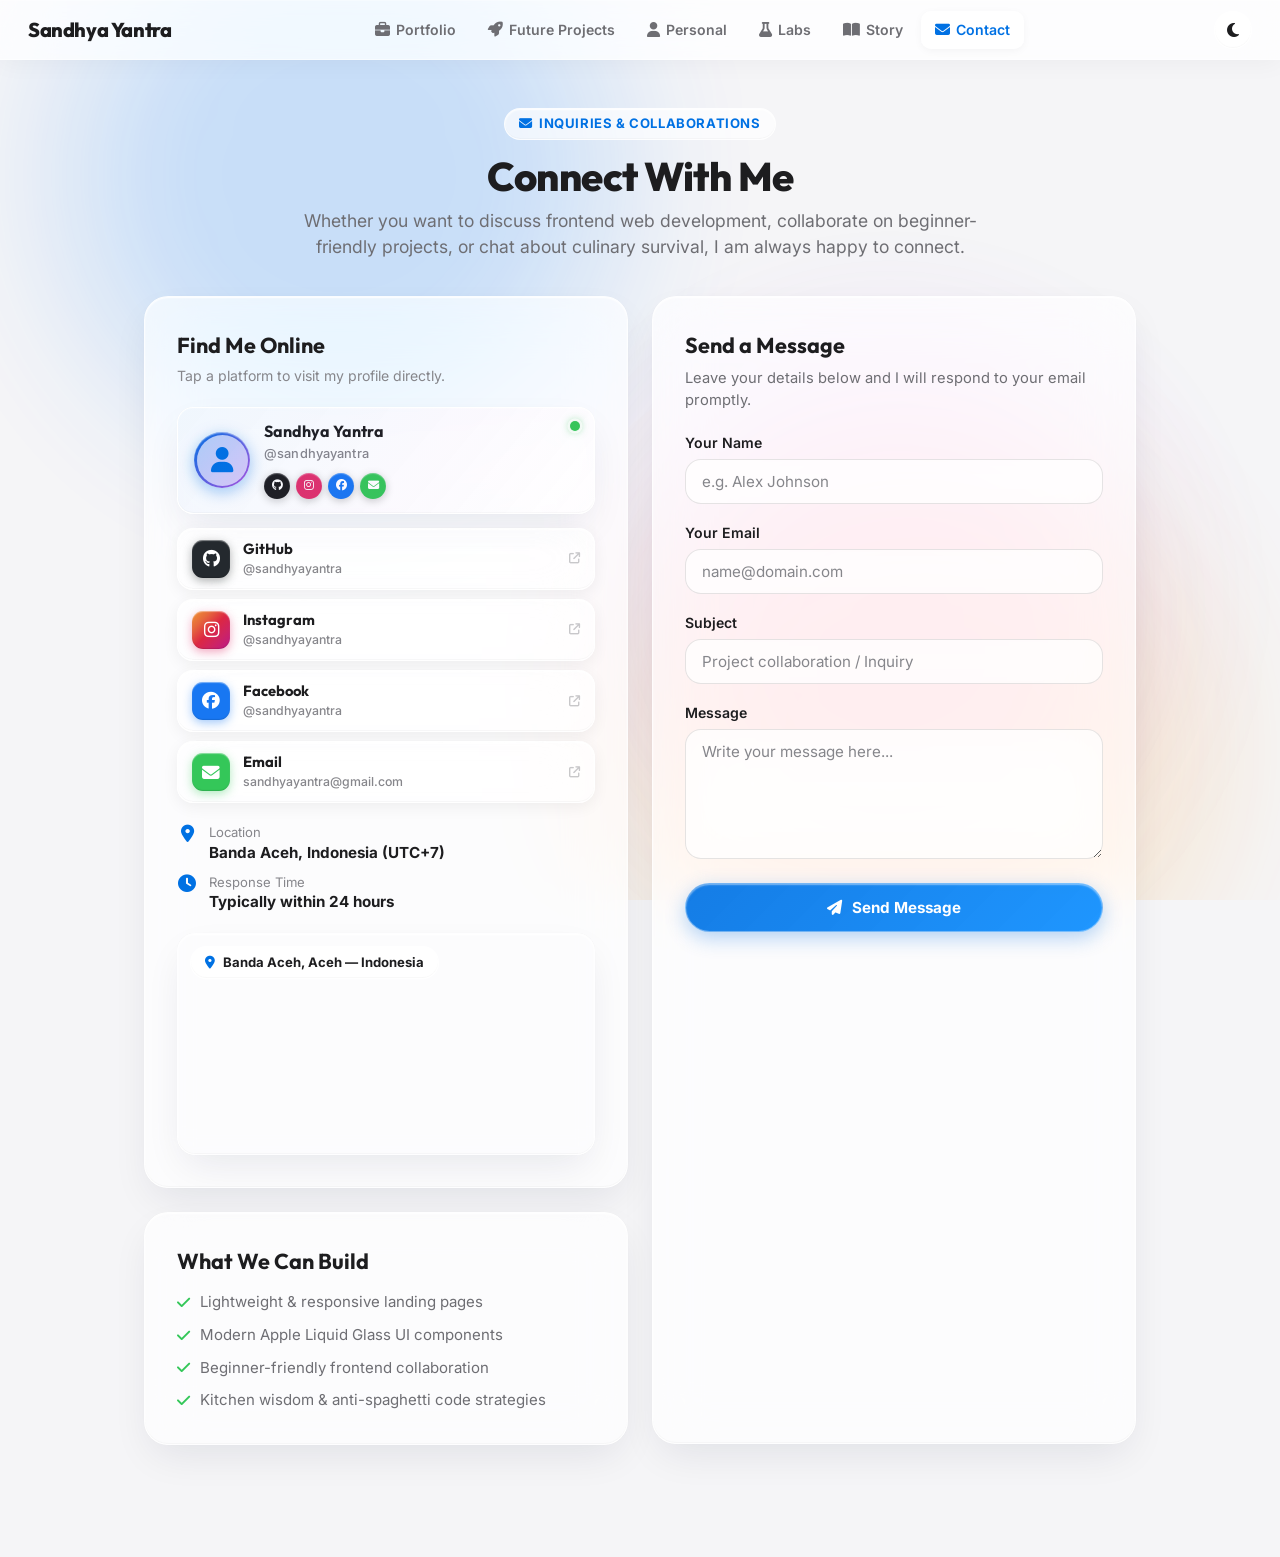
==== contact.html @ d17417ad "feat: implement comprehensive Apple-inspired glassmorphism design system and CSS styling" ====
<!DOCTYPE html>
<html lang="id">
<head>
  <meta charset="UTF-8">
  <meta name="viewport" content="width=device-width, initial-scale=1.0">
  <title>Contact & Connect | Sandhya Yantra</title>
  <meta name="description" content="Get in touch with Sandhya Yantra for frontend web development, collaboration, and project inquiries.">
  
  <!-- Font Awesome 6 CDN for crisp icons -->
  <link rel="stylesheet" href="https://cdnjs.cloudflare.com/ajax/libs/font-awesome/6.5.1/css/all.min.css">
  
  <!-- Google Fonts: Inter & Outfit -->
  <link rel="preconnect" href="https://fonts.googleapis.com">
  <link rel="preconnect" href="https://fonts.gstatic.com" crossorigin>
  <link href="https://fonts.googleapis.com/css2?family=Inter:wght@300;400;500;600;700;800&family=Outfit:wght@500;600;700;800&display=swap" rel="stylesheet">
  
  <!-- Apple Liquid Glass Theme CSS -->
  <link rel="stylesheet" href="assets/css/style.css">
</head>
<body>

  <!-- Ambient Fluid Light Blobs -->
  <div class="glass-ambient-bg" aria-hidden="true">
    <div class="ambient-blob blob-1"></div>
    <div class="ambient-blob blob-2"></div>
    <div class="ambient-blob blob-3"></div>
  </div>

  <!-- ==========================================================================
       APPLE LIQUID GLASS TOP NAVIGATION BAR
       ========================================================================== -->
  <header class="glass-navbar">
    <div class="glass-nav-left">
      <a href="index.html" class="glass-brand-title">Sandhya Yantra</a>
    </div>

    <nav class="glass-nav-center" aria-label="Main Navigation">
      <a href="portfolio.html" class="glass-nav-tab" title="Portfolio">
        <i class="fa-solid fa-briefcase"></i>
        <span class="tab-label">Portfolio</span>
      </a>
      <a href="futureprojects.html" class="glass-nav-tab" title="Future Projects">
        <i class="fa-solid fa-rocket"></i>
        <span class="tab-label">Future Projects</span>
      </a>
      <a href="personal.html" class="glass-nav-tab" title="Personal Profile">
        <i class="fa-solid fa-user"></i>
        <span class="tab-label">Personal</span>
      </a>
      <a href="sandhyayantralabs.html" class="glass-nav-tab" title="SandhyaYantra Labs">
        <i class="fa-solid fa-flask"></i>
        <span class="tab-label">Labs</span>
      </a>
      <a href="story.html" class="glass-nav-tab" title="My Story">
        <i class="fa-solid fa-book-open"></i>
        <span class="tab-label">Story</span>
      </a>
      <a href="contact.html" class="glass-nav-tab active" title="Contact">
        <i class="fa-solid fa-envelope"></i>
        <span class="tab-label">Contact</span>
      </a>
    </nav>

    <div class="glass-nav-right">
      <button class="glass-theme-btn" id="themeToggleBtn" title="Ganti Tema (Dark / Light Mode)" aria-label="Ganti Tema">
        <i class="fa-solid fa-moon" id="themeIcon"></i>
      </button>
    </div>
  </header>

  <!-- ==========================================================================
       MAIN CONTENT CONTAINER
       ========================================================================== -->
  <main class="glass-page-container">
    
    <!-- Section Header -->
    <section class="glass-header-section">
      <span class="glass-badge"><i class="fa-solid fa-envelope"></i> Inquiries & Collaborations</span>
      <h1 class="glass-page-title">Connect With Me</h1>
      <p class="glass-page-subtitle">
        Whether you want to discuss frontend web development, collaborate on beginner-friendly projects, or chat about culinary survival, I am always happy to connect.
      </p>
    </section>

    <!-- 2-Column Grid: Info & Form -->
    <div class="glass-grid-2">
      
      <!-- Left Column: Contact Channels & Meta -->
      <div>
        
        <!-- Social Media Panel -->
        <div class="glass-panel" style="margin-bottom: 24px;">
          <h2 style="font-size: 1.35rem; font-weight: 700; margin-bottom: 4px; font-family: 'Outfit', sans-serif;">
            Find Me Online
          </h2>
          <p style="font-size: 0.88rem; color: var(--apple-text-muted); margin-bottom: 20px;">
            Tap a platform to visit my profile directly.
          </p>

          <!-- ── Profile Preview Card ── -->
          <div class="socmed-profile-card">
            <div class="socmed-avatar-ring">
              <div class="socmed-avatar-inner">
                <i class="fa-solid fa-user" style="font-size: 1.6rem; color: var(--apple-blue);"></i>
              </div>
            </div>
            <div class="socmed-profile-info">
              <span class="socmed-display-name">Sandhya Yantra</span>
              <span class="socmed-handle">@sandhyayantra</span>
              <div class="socmed-platform-badges">
                <span class="socmed-badge-pill"><i class="fa-brands fa-github"></i></span>
                <span class="socmed-badge-pill" style="--pill-color: #E1306C;"><i class="fa-brands fa-instagram"></i></span>
                <span class="socmed-badge-pill" style="--pill-color: #1877F2;"><i class="fa-brands fa-facebook"></i></span>
                <span class="socmed-badge-pill" style="--pill-color: #34c759;"><i class="fa-solid fa-envelope"></i></span>
              </div>
            </div>
            <div class="socmed-status-dot"></div>
          </div>

          <!-- ── Social Buttons Grid ── -->
          <div class="socmed-buttons-grid">

            <!-- GitHub -->
            <a href="https://github.com/sandhyayantra" target="_blank" rel="noopener"
               class="socmed-btn socmed-btn-github" id="btn-github">
              <div class="socmed-btn-icon">
                <i class="fa-brands fa-github"></i>
              </div>
              <div class="socmed-btn-text">
                <span class="socmed-btn-platform">GitHub</span>
                <span class="socmed-btn-username">@sandhyayantra</span>
              </div>
              <i class="fa-solid fa-arrow-up-right-from-square socmed-btn-arrow"></i>
            </a>

            <!-- Instagram -->
            <a href="https://instagram.com/sandhyayantra" target="_blank" rel="noopener"
               class="socmed-btn socmed-btn-instagram" id="btn-instagram">
              <div class="socmed-btn-icon">
                <i class="fa-brands fa-instagram"></i>
              </div>
              <div class="socmed-btn-text">
                <span class="socmed-btn-platform">Instagram</span>
                <span class="socmed-btn-username">@sandhyayantra</span>
              </div>
              <i class="fa-solid fa-arrow-up-right-from-square socmed-btn-arrow"></i>
            </a>

            <!-- Facebook -->
            <a href="https://facebook.com/sandhyayantra" target="_blank" rel="noopener"
               class="socmed-btn socmed-btn-facebook" id="btn-facebook">
              <div class="socmed-btn-icon">
                <i class="fa-brands fa-facebook"></i>
              </div>
              <div class="socmed-btn-text">
                <span class="socmed-btn-platform">Facebook</span>
                <span class="socmed-btn-username">@sandhyayantra</span>
              </div>
              <i class="fa-solid fa-arrow-up-right-from-square socmed-btn-arrow"></i>
            </a>

            <!-- Email -->
            <a href="mailto:sandhyayantra@gmail.com"
               class="socmed-btn socmed-btn-email" id="btn-email">
              <div class="socmed-btn-icon">
                <i class="fa-solid fa-envelope"></i>
              </div>
              <div class="socmed-btn-text">
                <span class="socmed-btn-platform">Email</span>
                <span class="socmed-btn-username">sandhyayantra@gmail.com</span>
              </div>
              <i class="fa-solid fa-arrow-up-right-from-square socmed-btn-arrow"></i>
            </a>

          </div>

          <!-- ── Location & Response info ── -->
          <div style="margin-top: 20px; display: flex; flex-direction: column; gap: 10px;">
            <div class="personal-meta-item" style="margin-top: 0;">
              <i class="fa-solid fa-location-dot"></i>
              <div>
                <span style="font-size: 0.82rem; color: var(--apple-text-muted); display: block;">Location</span>
                <strong style="color: var(--apple-text-primary);">Banda Aceh, Indonesia (UTC+7)</strong>
              </div>
            </div>
            <div class="personal-meta-item" style="margin-top: 0;">
              <i class="fa-solid fa-clock"></i>
              <div>
                <span style="font-size: 0.82rem; color: var(--apple-text-muted); display: block;">Response Time</span>
                <strong style="color: var(--apple-text-primary);">Typically within 24 hours</strong>
              </div>
            </div>
          </div>

          <!-- Liquid Glass Map Preview — Banda Aceh -->
          <div style="
            margin-top: 20px;
            border-radius: 18px;
            overflow: hidden;
            border: 1px solid var(--glass-border);
            box-shadow: var(--glass-shadow), var(--glass-inner-specular);
            position: relative;
          ">
            <div style="
              position: absolute; top: 12px; left: 12px; z-index: 10;
              display: flex; align-items: center; gap: 8px;
              background: var(--glass-panel-bg);
              backdrop-filter: var(--glass-blur);
              -webkit-backdrop-filter: var(--glass-blur);
              border: 1px solid var(--glass-border);
              border-radius: 999px; padding: 6px 14px;
              box-shadow: var(--glass-inner-specular);
              font-size: 0.82rem; font-weight: 700;
              color: var(--apple-text-primary); pointer-events: none;
            ">
              <i class="fa-solid fa-location-dot" style="color: var(--apple-blue);"></i>
              Banda Aceh, Aceh — Indonesia
            </div>
            <iframe
              title="Peta Banda Aceh"
              src="https://www.google.com/maps/embed?pb=!1m18!1m12!1m3!1d63568.34791397267!2d95.28548695!3d5.5483390000000005!2m3!1f0!2f0!3f0!3m2!1i1024!2i768!4f13.1!3m3!1m2!1s0x30403d3cc1b95e85%3A0xfe3c22d9ade4b2e!2sBanda%20Aceh%2C%20Aceh!5e0!3m2!1sid!2sid!4v1692000000000!5m2!1sid!2sid"
              width="100%" height="220"
              style="border: 0; display: block; filter: saturate(0.85) contrast(0.95);"
              allowfullscreen="" loading="lazy"
              referrerpolicy="no-referrer-when-downgrade">
            </iframe>
          </div>

        </div>

        <!-- Topics Panel -->
        <div class="glass-panel">
          <h2 style="font-size: 1.35rem; font-weight: 700; margin-bottom: 14px; font-family: 'Outfit', sans-serif;">
            What We Can Build
          </h2>
          <ul style="list-style-type: none; display: flex; flex-direction: column; gap: 10px; font-size: 0.94rem; color: var(--apple-text-secondary);">
            <li style="display: flex; align-items: center; gap: 10px;">
              <i class="fa-solid fa-check" style="color: var(--apple-green);"></i> Lightweight & responsive landing pages
            </li>
            <li style="display: flex; align-items: center; gap: 10px;">
              <i class="fa-solid fa-check" style="color: var(--apple-green);"></i> Modern Apple Liquid Glass UI components
            </li>
            <li style="display: flex; align-items: center; gap: 10px;">
              <i class="fa-solid fa-check" style="color: var(--apple-green);"></i> Beginner-friendly frontend collaboration
            </li>
            <li style="display: flex; align-items: center; gap: 10px;">
              <i class="fa-solid fa-check" style="color: var(--apple-green);"></i> Kitchen wisdom & anti-spaghetti code strategies
            </li>
          </ul>
        </div>

      </div>

      <!-- Right Column: Interactive Glass Contact Form -->
      <section class="glass-panel">
        <h2 style="font-size: 1.35rem; font-weight: 700; margin-bottom: 6px; font-family: 'Outfit', sans-serif;">
          Send a Message
        </h2>
        <p style="font-size: 0.92rem; color: var(--apple-text-secondary); margin-bottom: 20px;">
          Leave your details below and I will respond to your email promptly.
        </p>

        <form id="contactForm">
          <div class="contact-form-group">
            <label for="contactName" class="contact-label">Your Name</label>
            <input type="text" id="contactName" class="contact-input" placeholder="e.g. Alex Johnson" required>
          </div>

          <div class="contact-form-group">
            <label for="contactEmail" class="contact-label">Your Email</label>
            <input type="email" id="contactEmail" class="contact-input" placeholder="name@domain.com" required>
          </div>

          <div class="contact-form-group">
            <label for="contactSubject" class="contact-label">Subject</label>
            <input type="text" id="contactSubject" class="contact-input" placeholder="Project collaboration / Inquiry" required>
          </div>

          <div class="contact-form-group">
            <label for="contactMessage" class="contact-label">Message</label>
            <textarea id="contactMessage" class="contact-textarea" placeholder="Write your message here..." required></textarea>
          </div>

          <button type="submit" class="glass-btn glass-btn-primary" style="width: 100%; padding: 14px 20px;">
            <i class="fa-solid fa-paper-plane"></i> Send Message
          </button>
        </form>
      </section>

    </div>

    <!-- Toast Notification Popup -->
    <div id="glassToast" class="glass-toast">
      <i class="fa-solid fa-circle-check"></i>
      <span id="glassToastMsg">Message sent successfully!</span>
    </div>

  </main>

  <!-- Custom JavaScript (Theme Switcher & Interactions) -->
  <script src="assets/js/script.js"></script>
</body>
</html>
---- assets/css/style.css ----
/* ==========================================================================
   SANDHYA YANTRA - APPLE LIQUID GLASS THEME (STYLE.CSS)
   Ultra-Premium Apple Glassmorphism with Full Mobile & Desktop Responsiveness
   ========================================================================== */

:root {
  /* Apple Light Mode - Pure Liquid Glass */
  --glass-bg-base: #f5f5f7;
  --glass-panel-bg: rgba(255, 255, 255, 0.68);
  --glass-panel-hover: rgba(255, 255, 255, 0.84);
  --glass-nav-bg: rgba(255, 255, 255, 0.78);
  --glass-card-nested: rgba(255, 255, 255, 0.55);
  --glass-border: rgba(255, 255, 255, 0.7);
  --glass-border-subtle: rgba(255, 255, 255, 0.45);
  --glass-inner-specular: inset 0 1px 1.5px 0 rgba(255, 255, 255, 0.95), inset 0 -1px 1px 0 rgba(0, 0, 0, 0.03);
  --glass-shadow: 0 16px 40px -8px rgba(0, 20, 60, 0.09), 0 0 1px rgba(0, 0, 0, 0.08);
  --glass-shadow-hover: 0 24px 50px -6px rgba(0, 50, 150, 0.15), 0 0 1px rgba(0, 0, 0, 0.1);
  --glass-blur: blur(28px) saturate(190%);
  
  /* Mouse & Touch Spotlight Glow Color */
  --mouse-glow: rgba(0, 113, 227, 0.16);
  --mouse-glow-border: rgba(0, 113, 227, 0.35);
  
  /* Text & Accent Tokens */
  --apple-text-primary: #1d1d1f;
  --apple-text-secondary: #6e6e73;
  --apple-text-muted: #86868b;
  --apple-blue: #0071e3;
  --apple-blue-hover: #0077ed;
  --apple-blue-glow: rgba(0, 113, 227, 0.3);
  --apple-green: #34c759;
  --apple-purple: #af52de;
  --apple-orange: #ff9500;
  
  /* Input & Button Tokens */
  --btn-primary-bg: linear-gradient(135deg, rgba(0, 113, 227, 0.92) 0%, rgba(0, 136, 255, 0.88) 100%);
  --btn-primary-border: rgba(255, 255, 255, 0.4);
  --btn-secondary-bg: rgba(255, 255, 255, 0.55);
  --btn-secondary-border: rgba(255, 255, 255, 0.7);
  --btn-secondary-hover: rgba(255, 255, 255, 0.88);
  --btn-secondary-text: #1d1d1f;
  --glass-input-bg: rgba(255, 255, 255, 0.65);
  --glass-input-border: rgba(0, 0, 0, 0.1);
  
  /* Ambient Mesh Orbs */
  --blob-1: rgba(0, 122, 255, 0.22);
  --blob-2: rgba(255, 149, 0, 0.18);
  --blob-3: rgba(175, 82, 222, 0.18);

  /* Dimensions & Typography */
  --nav-height: 60px;
  --radius-sm: 10px;
  --radius-md: 16px;
  --radius-lg: 24px;
  --radius-full: 9999px;
  --font-sans: -apple-system, BlinkMacSystemFont, 'SF Pro Display', 'SF Pro Text', 'Inter', 'Segoe UI', Roboto, sans-serif;
  --transition: all 0.3s cubic-bezier(0.16, 1, 0.3, 1);
}

[data-theme="dark"] {
  /* Apple Dark Mode - Deep Cosmic VisionOS Glass */
  --glass-bg-base: #0a0c10;
  --glass-panel-bg: rgba(24, 28, 38, 0.72);
  --glass-panel-hover: rgba(34, 40, 56, 0.85);
  --glass-nav-bg: rgba(18, 22, 30, 0.82);
  --glass-card-nested: rgba(255, 255, 255, 0.05);
  --glass-border: rgba(255, 255, 255, 0.14);
  --glass-border-subtle: rgba(255, 255, 255, 0.08);
  --glass-inner-specular: inset 0 1px 1.5px 0 rgba(255, 255, 255, 0.25), inset 0 -1px 1px 0 rgba(0, 0, 0, 0.4);
  --glass-shadow: 0 20px 60px -10px rgba(0, 0, 0, 0.7), 0 0 1px rgba(255, 255, 255, 0.1);
  --glass-shadow-hover: 0 30px 70px -8px rgba(0, 0, 0, 0.85), 0 0 1px rgba(255, 255, 255, 0.2);
  --glass-blur: blur(32px) saturate(210%);
  
  /* Mouse & Touch Spotlight Glow Color */
  --mouse-glow: rgba(41, 151, 255, 0.25);
  --mouse-glow-border: rgba(41, 151, 255, 0.45);
  
  /* Text & Accent Tokens */
  --apple-text-primary: #f5f5f7;
  --apple-text-secondary: #a1a1a6;
  --apple-text-muted: #86868b;
  --apple-blue: #2997ff;
  --apple-blue-hover: #40a9ff;
  --apple-blue-glow: rgba(41, 151, 255, 0.4);
  --apple-green: #30d158;
  --apple-purple: #bf5af2;
  --apple-orange: #ff9f0a;
  
  /* Input & Button Tokens */
  --btn-primary-bg: linear-gradient(135deg, rgba(41, 151, 255, 0.9) 0%, rgba(0, 113, 227, 0.85) 100%);
  --btn-primary-border: rgba(255, 255, 255, 0.35);
  --btn-secondary-bg: rgba(255, 255, 255, 0.09);
  --btn-secondary-border: rgba(255, 255, 255, 0.16);
  --btn-secondary-hover: rgba(255, 255, 255, 0.18);
  --btn-secondary-text: #f5f5f7;
  --glass-input-bg: rgba(255, 255, 255, 0.07);
  --glass-input-border: rgba(255, 255, 255, 0.12);
  
  /* Ambient Mesh Orbs */
  --blob-1: rgba(0, 113, 227, 0.28);
  --blob-2: rgba(255, 69, 58, 0.2);
  --blob-3: rgba(191, 90, 242, 0.24);
}

/* ==========================================================================
   BASE RESET, ACCESSIBILITY & TEXT SELECTION CONTROL
   ========================================================================== */
* {
  margin: 0;
  padding: 0;
  box-sizing: border-box;
  font-family: var(--font-sans);
  -webkit-font-smoothing: antialiased;
  -moz-osx-font-smoothing: grayscale;
  
  /* Disable text selection and highlight */
  -webkit-user-select: none;
  -moz-user-select: none;
  -ms-user-select: none;
  user-select: none;
  -webkit-touch-callout: none;
}

html {
  font-size: 16px;
  scroll-behavior: smooth;
}

body {
  background-color: var(--glass-bg-base);
  color: var(--apple-text-primary);
  min-height: 100vh;
  display: flex;
  flex-direction: column;
  line-height: 1.5;
  overflow-x: hidden;
  position: relative;
  transition: background-color 0.4s ease, color 0.4s ease;
  touch-action: manipulation;
  
  /* Disable text selection */
  -webkit-user-select: none;
  -moz-user-select: none;
  -ms-user-select: none;
  user-select: none;
}

/* Allow text selection in form inputs and textareas so users can type normally */
input,
textarea {
  -webkit-user-select: text;
  -moz-user-select: text;
  -ms-user-select: text;
  user-select: text;
}

img {
  -webkit-user-drag: none;
  user-select: none;
  -webkit-user-select: none;
  pointer-events: auto;
}

a {
  text-decoration: none;
  color: inherit;
}

button {
  border: none;
  background: transparent;
  cursor: pointer;
  font-family: inherit;
  font-size: 0.9375rem;
  transition: var(--transition);
  touch-action: manipulation;
}

/* ==========================================================================
   AMBIENT FLUID LIGHT BLOBS
   ========================================================================== */
.glass-ambient-bg {
  position: fixed;
  top: 0;
  left: 0;
  width: 100vw;
  height: 100vh;
  pointer-events: none;
  z-index: 0;
  overflow: hidden;
}

.ambient-blob {
  position: absolute;
  border-radius: 50%;
  filter: blur(80px);
  opacity: 0.85;
  animation: floatFluid 20s infinite alternate ease-in-out;
}

.blob-1 {
  width: clamp(300px, 45vw, 550px);
  height: clamp(300px, 45vw, 550px);
  background: var(--blob-1);
  top: -100px;
  left: 5%;
  animation-duration: 18s;
}

.blob-2 {
  width: clamp(320px, 50vw, 600px);
  height: clamp(320px, 50vw, 600px);
  background: var(--blob-2);
  bottom: -150px;
  right: 5%;
  animation-duration: 22s;
}

.blob-3 {
  width: clamp(260px, 40vw, 500px);
  height: clamp(260px, 40vw, 500px);
  background: var(--blob-3);
  top: 40%;
  left: 50%;
  animation-name: floatFluidCentered;
  animation-duration: 25s;
}

@keyframes floatFluid {
  0% { transform: translate(0, 0) scale(1); }
  50% { transform: translate(40px, -30px) scale(1.08); }
  100% { transform: translate(-30px, 40px) scale(0.95); }
}

@keyframes floatFluidCentered {
  0%   { transform: translate(-50%, -50%) scale(1); }
  50%  { transform: translate(calc(-50% + 40px), calc(-50% - 30px)) scale(1.08); }
  100% { transform: translate(calc(-50% - 30px), calc(-50% + 40px)) scale(0.95); }
}

/* ==========================================================================
   DYNAMIC MOUSE & TOUCH SPOTLIGHT GLOW EFFECT (APPLE VISIONOS STYLE)
   ========================================================================== */
.glass-panel,
.glass-card-wrapper,
.glass-box-nested,
.lab-card,
.capability-item {
  position: relative;
  overflow: hidden;
}

/* Radial Light Follower Layer */
.glass-panel::before,
.glass-card-wrapper::before,
.glass-box-nested::before,
.lab-card::before,
.capability-item::before {
  content: '';
  position: absolute;
  top: 0;
  left: 0;
  right: 0;
  bottom: 0;
  border-radius: inherit;
  background: radial-gradient(
    480px circle at var(--mouse-x, -999px) var(--mouse-y, -999px),
    var(--mouse-glow),
    transparent 65%
  );
  opacity: 0;
  pointer-events: none;
  z-index: 1;
  transition: opacity 0.35s ease;
}

/* Border Spotlight Sheen */
.glass-panel::after,
.glass-card-wrapper::after,
.glass-box-nested::after,
.lab-card::after,
.capability-item::after {
  content: '';
  position: absolute;
  top: 0;
  left: 0;
  right: 0;
  bottom: 0;
  border-radius: inherit;
  padding: 1px;
  background: radial-gradient(
    380px circle at var(--mouse-x, -999px) var(--mouse-y, -999px),
    var(--mouse-glow-border),
    transparent 60%
  );
  -webkit-mask: linear-gradient(#fff 0 0) content-box, linear-gradient(#fff 0 0);
  -webkit-mask-composite: xor;
  mask-composite: exclude;
  opacity: 0;
  pointer-events: none;
  z-index: 2;
  transition: opacity 0.35s ease;
}

/* Show glow when hovered or touched */
.glass-panel:hover::before,
.glass-panel:hover::after,
.glass-card-wrapper:hover::before,
.glass-card-wrapper:hover::after,
.glass-box-nested:hover::before,
.glass-box-nested:hover::after,
.lab-card:hover::before,
.lab-card:hover::after,
.capability-item:hover::before,
.capability-item:hover::after {
  opacity: 1;
}

/* Inner content layering */
.glass-panel > *,
.glass-card-wrapper > *,
.glass-box-nested > *,
.lab-card > *,
.capability-item > * {
  position: relative;
  z-index: 3;
}

/* ==========================================================================
   TOP NAVIGATION BAR (RESPONSIVE FOR MOBILE & DESKTOP)
   ========================================================================== */
.glass-navbar {
  position: sticky;
  top: 0;
  z-index: 1000;
  height: var(--nav-height);
  background: var(--glass-nav-bg);
  backdrop-filter: var(--glass-blur);
  -webkit-backdrop-filter: var(--glass-blur);
  border-bottom: 1px solid var(--glass-border-subtle);
  box-shadow: 0 4px 24px rgba(0, 0, 0, 0.04), inset 0 1px 0 rgba(255, 255, 255, 0.3);
  display: flex;
  align-items: center;
  justify-content: space-between;
  padding: 0 clamp(12px, 3vw, 28px);
  gap: 12px;
  transition: var(--transition);
}

.glass-nav-left {
  display: flex;
  align-items: center;
  flex-shrink: 0;
}

.glass-brand-title {
  font-weight: 800;
  font-size: clamp(1.05rem, 2.5vw, 1.25rem);
  color: var(--apple-text-primary);
  letter-spacing: -0.4px;
  font-family: 'Outfit', var(--font-sans);
  transition: var(--transition);
  display: inline-flex;
  align-items: center;
  white-space: nowrap;
}

.glass-brand-title:hover {
  color: var(--apple-blue);
}

/* Center Tabs (Horizontal Scrollable on Mobile) */
.glass-nav-center {
  display: flex;
  align-items: center;
  justify-content: center;
  height: 100%;
  gap: 4px;
  overflow-x: auto;
  scrollbar-width: none;
  -webkit-overflow-scrolling: touch;
  /* FIX: claim remaining space so tabs don't get clipped */
  flex: 1;
  min-width: 0;
}

.glass-nav-center::-webkit-scrollbar {
  display: none;
}

.glass-nav-tab {
  height: 38px;
  padding: 0 14px;
  display: flex;
  align-items: center;
  justify-content: center;
  gap: 6px;
  border-radius: var(--radius-sm);
  color: var(--apple-text-secondary);
  font-size: 0.88rem;
  font-weight: 600;
  position: relative;
  white-space: nowrap;
  flex-shrink: 0;
  transition: var(--transition);
}

.glass-nav-tab i {
  font-size: 15px;
}

.glass-nav-tab:hover {
  background: var(--glass-panel-hover);
  color: var(--apple-text-primary);
  box-shadow: inset 0 1px 1px rgba(255, 255, 255, 0.3);
}

.glass-nav-tab.active {
  color: var(--apple-blue);
  background: var(--glass-panel-bg);
  box-shadow: inset 0 1px 1px rgba(255, 255, 255, 0.4), 0 2px 8px rgba(0, 0, 0, 0.04);
}

.glass-nav-right {
  display: flex;
  align-items: center;
  justify-content: flex-end;
  flex-shrink: 0;
}

.glass-theme-btn {
  width: 38px;
  height: 38px;
  min-width: 38px;
  min-height: 38px;
  border-radius: 50%;
  background: var(--glass-panel-bg);
  backdrop-filter: var(--glass-blur);
  -webkit-backdrop-filter: var(--glass-blur);
  border: 1px solid var(--glass-border);
  box-shadow: var(--glass-inner-specular);
  display: flex;
  align-items: center;
  justify-content: center;
  color: var(--apple-text-primary);
  font-size: 16px;
  cursor: pointer;
  transition: var(--transition);
}

.glass-theme-btn:hover {
  background: var(--glass-panel-hover);
  transform: scale(1.08) rotate(15deg);
  border-color: var(--apple-blue);
}

/* ==========================================================================
   PAGE CONTAINER & FLUID SECTION HEADERS
   ========================================================================== */
.glass-page-container {
  flex: 1;
  max-width: 1040px;
  width: 100%;
  margin: 0 auto;
  padding: clamp(24px, 4vw, 48px) clamp(14px, 3vw, 24px) clamp(40px, 6vw, 64px) clamp(14px, 3vw, 24px);
  position: relative;
  z-index: 10;
}

.glass-header-section {
  text-align: center;
  margin-bottom: clamp(24px, 4vw, 36px);
  animation: glassFadeUp 0.5s ease forwards;
}

.glass-badge {
  display: inline-flex;
  align-items: center;
  gap: 6px;
  padding: 5px 14px;
  background: var(--glass-panel-bg);
  backdrop-filter: var(--glass-blur);
  -webkit-backdrop-filter: var(--glass-blur);
  border: 1px solid var(--glass-border);
  border-radius: var(--radius-full);
  color: var(--apple-blue);
  font-size: clamp(0.75rem, 1.8vw, 0.82rem);
  font-weight: 700;
  text-transform: uppercase;
  letter-spacing: 0.6px;
  box-shadow: var(--glass-inner-specular);
  margin-bottom: 12px;
}

.glass-page-title {
  font-size: clamp(1.75rem, 4.5vw, 2.5rem);
  font-weight: 800;
  color: var(--apple-text-primary);
  letter-spacing: -0.6px;
  font-family: 'Outfit', var(--font-sans);
  margin-bottom: 8px;
  line-height: 1.2;
}

.glass-page-subtitle {
  font-size: clamp(0.95rem, 2vw, 1.1rem);
  color: var(--apple-text-secondary);
  max-width: 680px;
  margin: 0 auto;
  line-height: 1.5;
}

/* ==========================================================================
   UNIVERSAL LIQUID GLASS PANELS & FLUID GRIDS
   ========================================================================== */
.glass-panel {
  background: var(--glass-panel-bg);
  backdrop-filter: var(--glass-blur);
  -webkit-backdrop-filter: var(--glass-blur);
  border: 1px solid var(--glass-border);
  border-radius: var(--radius-lg);
  box-shadow: var(--glass-shadow), var(--glass-inner-specular);
  padding: clamp(20px, 3.5vw, 32px);
  margin-bottom: clamp(16px, 2.5vw, 24px);
  transition: var(--transition);
  animation: glassFadeUp 0.6s cubic-bezier(0.16, 1, 0.3, 1) forwards;
}

.glass-panel:hover {
  box-shadow: var(--glass-shadow-hover), var(--glass-inner-specular);
}

.glass-grid-2 {
  display: grid;
  grid-template-columns: repeat(auto-fit, minmax(min(100%, 360px), 1fr));
  gap: clamp(16px, 2.5vw, 24px);
  margin-bottom: clamp(16px, 2.5vw, 24px);
}

.glass-grid-3 {
  display: grid;
  grid-template-columns: repeat(auto-fit, minmax(min(100%, 280px), 1fr));
  gap: clamp(16px, 2.5vw, 24px);
  margin-bottom: clamp(16px, 2.5vw, 24px);
}

/* Nested Glass Box */
.glass-box-nested {
  background: var(--glass-card-nested);
  border: 1px solid var(--glass-border-subtle);
  border-radius: var(--radius-md);
  padding: clamp(16px, 2.5vw, 20px);
  box-shadow: inset 0 1px 1px rgba(255, 255, 255, 0.2);
  transition: var(--transition);
}

.glass-box-nested:hover {
  background: var(--glass-panel-hover);
  transform: translateY(-2px);
}

/* Glass Buttons */
.glass-btn {
  display: inline-flex;
  align-items: center;
  justify-content: center;
  gap: 10px;
  padding: 13px clamp(18px, 3vw, 26px);
  min-height: 46px;
  border-radius: var(--radius-full);
  font-weight: 700;
  font-size: 0.95rem;
  cursor: pointer;
  transition: var(--transition);
  backdrop-filter: var(--glass-blur);
  -webkit-backdrop-filter: var(--glass-blur);
  position: relative;
  z-index: 3;
  text-align: center;
}

.glass-btn-primary {
  background: var(--btn-primary-bg);
  color: #ffffff;
  border: 1px solid var(--btn-primary-border);
  box-shadow: 0 6px 20px var(--apple-blue-glow), inset 0 1px 1.5px rgba(255, 255, 255, 0.45);
}

.glass-btn-primary:hover {
  transform: translateY(-2px);
  box-shadow: 0 10px 28px var(--apple-blue-glow), inset 0 1px 1.5px rgba(255, 255, 255, 0.6);
  filter: brightness(1.05);
}

.glass-btn-secondary {
  background: var(--btn-secondary-bg);
  color: var(--btn-secondary-text);
  border: 1px solid var(--btn-secondary-border);
  box-shadow: 0 4px 16px rgba(0, 0, 0, 0.06), var(--glass-inner-specular);
}

.glass-btn-secondary:hover {
  background: var(--btn-secondary-hover);
  transform: translateY(-2px);
  box-shadow: 0 8px 24px rgba(0, 0, 0, 0.12), var(--glass-inner-specular);
}

/* ==========================================================================
   PERSONAL PAGE STYLES
   ========================================================================== */
.personal-bio-lead {
  font-size: clamp(1rem, 2vw, 1.15rem);
  font-weight: 600;
  color: var(--apple-text-primary);
  margin-bottom: 12px;
  line-height: 1.5;
}

.personal-bio-text {
  font-size: clamp(0.92rem, 1.8vw, 1rem);
  color: var(--apple-text-secondary);
  line-height: 1.6;
  margin-bottom: 16px;
}

.personal-meta-list {
  display: flex;
  flex-direction: column;
  gap: 12px;
  margin-top: 16px;
}

.personal-meta-item {
  display: flex;
  align-items: flex-start;
  gap: 12px;
  font-size: 0.95rem;
  color: var(--apple-text-primary);
  line-height: 1.4;
}

.personal-meta-item i {
  color: var(--apple-blue);
  font-size: 1.1rem;
  width: 20px;
  text-align: center;
  margin-top: 2px;
  flex-shrink: 0;
}

.skill-tags-group {
  display: flex;
  flex-wrap: wrap;
  gap: 8px;
  margin-top: 14px;
}

.skill-tag {
  background: var(--glass-card-nested);
  border: 1px solid var(--glass-border-subtle);
  color: var(--apple-text-primary);
  padding: 6px 14px;
  border-radius: var(--radius-full);
  font-size: 0.85rem;
  font-weight: 600;
  display: inline-flex;
  align-items: center;
  gap: 6px;
  box-shadow: var(--glass-inner-specular);
  transition: var(--transition);
  position: relative;
  z-index: 3;
}

.skill-tag:hover {
  background: var(--glass-panel-hover);
  border-color: var(--apple-blue);
  transform: translateY(-2px);
}

.skill-tag i {
  color: var(--apple-blue);
}

.quote-highlight-glass {
  border-left: 4px solid var(--apple-blue);
  background: var(--glass-card-nested);
  padding: 14px 18px;
  border-radius: 0 var(--radius-md) var(--radius-md) 0;
  margin: 16px 0;
  font-style: italic;
  font-weight: 500;
  font-size: clamp(0.92rem, 1.8vw, 1rem);
  color: var(--apple-text-primary);
}

/* ==========================================================================
   SANDHYAYANTRA LABS (PROJECTS & BUSINESS)
   ========================================================================== */
.lab-card {
  display: flex;
  flex-direction: column;
  justify-content: space-between;
  overflow: hidden;
  position: relative;
}

.lab-card-img {
  width: 100%;
  height: clamp(160px, 25vw, 200px);
  object-fit: cover;
  border-radius: var(--radius-md);
  margin-bottom: 16px;
  transition: transform 0.4s ease;
}

.lab-card:hover .lab-card-img {
  transform: scale(1.03);
}

.lab-card-tag {
  font-size: 0.78rem;
  font-weight: 700;
  color: var(--apple-blue);
  text-transform: uppercase;
  letter-spacing: 0.5px;
  margin-bottom: 6px;
}

.lab-card-title {
  font-size: clamp(1.15rem, 2.5vw, 1.3rem);
  font-weight: 700;
  color: var(--apple-text-primary);
  margin-bottom: 8px;
  font-family: 'Outfit', var(--font-sans);
}

.lab-card-desc {
  font-size: 0.92rem;
  color: var(--apple-text-secondary);
  line-height: 1.5;
  margin-bottom: 16px;
}

.lab-card-footer {
  display: flex;
  align-items: center;
  justify-content: space-between;
  padding-top: 14px;
  border-top: 1px solid var(--glass-border-subtle);
  margin-top: auto;
  gap: 12px;
  flex-wrap: wrap;
}

.capability-item {
  display: flex;
  align-items: flex-start;
  gap: 16px;
  padding: 16px;
  border-radius: var(--radius-md);
  background: var(--glass-card-nested);
  border: 1px solid var(--glass-border-subtle);
}

.capability-icon {
  width: 42px;
  height: 42px;
  min-width: 42px;
  border-radius: 50%;
  background: var(--glass-panel-bg);
  border: 1px solid var(--glass-border);
  display: flex;
  align-items: center;
  justify-content: center;
  color: var(--apple-blue);
  font-size: 1.15rem;
  box-shadow: var(--glass-inner-specular);
  flex-shrink: 0;
}

/* ==========================================================================
   STORY PAGE (TIMELINE & COMPARISON TABLE)
   ========================================================================== */
.timeline-track {
  position: relative;
  padding-left: clamp(24px, 4vw, 36px);
}

.timeline-track::before {
  content: '';
  position: absolute;
  top: 0;
  bottom: 0;
  left: 8px;
  width: 2px;
  background: var(--glass-border);
}

.timeline-item {
  position: relative;
  margin-bottom: 28px;
}

.timeline-item:last-child {
  margin-bottom: 0;
}

.timeline-dot {
  position: absolute;
  left: clamp(-28px, -4.5vw, -36px);
  top: 4px;
  width: 20px;
  height: 20px;
  border-radius: 50%;
  background: var(--apple-blue);
  border: 3.5px solid var(--glass-panel-bg);
  box-shadow: 0 0 12px var(--apple-blue-glow);
}

.timeline-time {
  font-size: 0.82rem;
  font-weight: 700;
  color: var(--apple-blue);
  text-transform: uppercase;
  letter-spacing: 0.5px;
  margin-bottom: 4px;
}

.timeline-title {
  font-size: clamp(1.15rem, 2.5vw, 1.3rem);
  font-weight: 700;
  color: var(--apple-text-primary);
  margin-bottom: 8px;
  font-family: 'Outfit', var(--font-sans);
}

.timeline-desc {
  font-size: 0.95rem;
  color: var(--apple-text-secondary);
  line-height: 1.6;
}

.table-responsive-wrapper {
  width: 100%;
  overflow-x: auto;
  -webkit-overflow-scrolling: touch;
  margin-top: 16px;
  border-radius: var(--radius-sm);
}

.comparison-table-glass {
  width: 100%;
  min-width: 540px;
  border-collapse: collapse;
}

.comparison-table-glass th,
.comparison-table-glass td {
  padding: 12px 14px;
  text-align: left;
  border-bottom: 1px solid var(--glass-border-subtle);
  font-size: 0.9rem;
}

.comparison-table-glass th {
  font-weight: 700;
  color: var(--apple-text-primary);
  background: var(--glass-card-nested);
}

.comparison-table-glass td {
  color: var(--apple-text-secondary);
}

/* ==========================================================================
   CONTACT PAGE (FORMS & INFO)
   ========================================================================== */
.contact-form-group {
  margin-bottom: 18px;
}

.contact-label {
  display: block;
  font-size: 0.88rem;
  font-weight: 600;
  color: var(--apple-text-primary);
  margin-bottom: 6px;
}

.contact-input,
.contact-textarea {
  width: 100%;
  background: var(--glass-input-bg);
  backdrop-filter: var(--glass-blur);
  -webkit-backdrop-filter: var(--glass-blur);
  border: 1px solid var(--glass-input-border);
  border-radius: var(--radius-md);
  padding: 12px 16px;
  font-size: 0.95rem;
  color: var(--apple-text-primary);
  outline: none;
  font-family: inherit;
  transition: var(--transition);
}

.contact-textarea {
  min-height: 130px;
  resize: vertical;
}

.contact-input:focus,
.contact-textarea:focus {
  border-color: var(--apple-blue);
  box-shadow: 0 0 0 3px var(--apple-blue-glow);
  background: var(--glass-panel-hover);
}

.contact-input::placeholder,
.contact-textarea::placeholder {
  color: var(--apple-text-muted);
}

/* Toast Message Component */
.glass-toast {
  position: fixed;
  bottom: 24px;
  left: 50%;
  transform: translateX(-50%) translateY(100px);
  background: var(--glass-panel-bg);
  backdrop-filter: var(--glass-blur);
  -webkit-backdrop-filter: var(--glass-blur);
  border: 1px solid var(--glass-border);
  box-shadow: var(--glass-shadow-hover), var(--glass-inner-specular);
  padding: 12px 24px;
  border-radius: var(--radius-full);
  color: var(--apple-text-primary);
  font-weight: 600;
  font-size: 0.92rem;
  display: flex;
  align-items: center;
  gap: 10px;
  z-index: 5000;
  max-width: 90vw;
  text-align: center;
  opacity: 0;
  pointer-events: none;
  transition: transform 0.4s cubic-bezier(0.16, 1, 0.3, 1), opacity 0.4s ease;
}

.glass-toast.show {
  transform: translateX(-50%) translateY(0);
  opacity: 1;
  pointer-events: auto;
}

.glass-toast i {
  color: var(--apple-blue);
}

/* ==========================================================================
   LANDING HERO STYLES (INDEX.HTML SPECIFIC)
   ========================================================================== */
.glass-profile-main-container {
  flex: 1;
  display: flex;
  align-items: center;
  justify-content: center;
  padding: clamp(24px, 4vw, 40px) clamp(14px, 3vw, 20px) clamp(40px, 6vw, 56px) clamp(14px, 3vw, 20px);
  position: relative;
  z-index: 10;
}

.glass-card-wrapper {
  width: 100%;
  max-width: 900px;
  background: var(--glass-panel-bg);
  backdrop-filter: var(--glass-blur);
  -webkit-backdrop-filter: var(--glass-blur);
  border-radius: var(--radius-lg);
  border: 1px solid var(--glass-border);
  box-shadow: var(--glass-shadow), var(--glass-inner-specular);
  overflow: hidden;
  display: flex;
  flex-direction: column;
  transition: var(--transition);
  animation: glassFadeUp 0.6s cubic-bezier(0.16, 1, 0.3, 1) forwards;
}

.glass-card-wrapper:hover {
  box-shadow: var(--glass-shadow-hover), var(--glass-inner-specular);
}

@keyframes glassFadeUp {
  from {
    opacity: 0;
    transform: translateY(28px) scale(0.98);
  }
  to {
    opacity: 1;
    transform: translateY(0) scale(1);
  }
}

.glass-cover-container {
  position: relative;
  width: 100%;
  height: clamp(180px, 32vw, 320px);
  overflow: hidden;
  background: linear-gradient(135deg, #1e3c72 0%, #2a5298 50%, #f77737 100%);
}

.glass-cover-image {
  width: 100%;
  height: 100%;
  object-fit: cover;
  display: block;
  transition: transform 0.8s cubic-bezier(0.16, 1, 0.3, 1);
}

.glass-card-wrapper:hover .glass-cover-image {
  transform: scale(1.03);
}

.glass-cover-gradient-overlay {
  position: absolute;
  top: 0;
  left: 0;
  width: 100%;
  height: 100%;
  background: linear-gradient(to bottom, rgba(0, 0, 0, 0.05) 50%, rgba(0, 0, 0, 0.45) 100%);
}

.glass-profile-content-body {
  display: flex;
  flex-direction: column;
  align-items: center;
  text-align: center;
  padding: 0 clamp(16px, 4vw, 32px) clamp(32px, 5vw, 48px) clamp(16px, 4vw, 32px);
  position: relative;
}

.glass-avatar-wrapper {
  position: relative;
  margin-top: clamp(-55px, -10vw, -90px);
  margin-bottom: clamp(14px, 2.5vw, 20px);
}

.glass-avatar-image {
  width: clamp(110px, 20vw, 170px);
  height: clamp(110px, 20vw, 170px);
  border-radius: 50%;
  border: clamp(4px, 0.8vw, 6px) solid var(--glass-border);
  object-fit: cover;
  background: var(--glass-panel-bg);
  box-shadow: 0 10px 30px rgba(0, 0, 0, 0.22), var(--glass-inner-specular);
  transition: transform 0.4s cubic-bezier(0.16, 1, 0.3, 1);
}

.glass-avatar-wrapper:hover .glass-avatar-image {
  transform: scale(1.04);
}

.glass-online-indicator {
  position: absolute;
  bottom: clamp(8px, 1.8vw, 16px);
  right: clamp(8px, 1.8vw, 16px);
  width: clamp(18px, 3vw, 24px);
  height: clamp(18px, 3vw, 24px);
  background-color: var(--apple-green);
  border: clamp(2.5px, 0.5vw, 3.5px) solid var(--glass-panel-bg);
  border-radius: 50%;
  box-shadow: 0 2px 8px rgba(0, 0, 0, 0.25);
}

.glass-name-heading-group {
  margin-bottom: 10px;
}

.glass-profile-name {
  font-size: clamp(1.6rem, 4.5vw, 2.35rem);
  font-weight: 800;
  color: var(--apple-text-primary);
  letter-spacing: -0.5px;
  display: inline-flex;
  align-items: center;
  justify-content: center;
  gap: 8px;
  flex-wrap: wrap;
  font-family: 'Outfit', var(--font-sans);
}

.glass-verified-check {
  color: var(--apple-blue);
  font-size: clamp(1.2rem, 3vw, 1.45rem);
  display: inline-flex;
  align-items: center;
  filter: drop-shadow(0 2px 4px var(--apple-blue-glow));
}

.glass-tagline-container {
  max-width: 650px;
  margin-bottom: clamp(20px, 3.5vw, 32px);
}

.glass-tagline-main {
  font-size: clamp(1rem, 2.2vw, 1.15rem);
  font-weight: 700;
  color: var(--apple-text-primary);
  line-height: 1.4;
  margin-bottom: 4px;
}

.glass-tagline-sub {
  font-size: clamp(0.88rem, 1.8vw, 0.98rem);
  color: var(--apple-text-secondary);
  font-style: italic;
}

.glass-action-buttons-group {
  display: flex;
  align-items: center;
  justify-content: center;
  gap: 14px;
  width: 100%;
  max-width: 520px;
}

.glass-cta-btn {
  flex: 1;
  display: inline-flex;
  align-items: center;
  justify-content: center;
  gap: 10px;
  padding: 14px clamp(18px, 3vw, 26px);
  min-height: 48px;
  border-radius: var(--radius-full);
  font-weight: 700;
  font-size: clamp(0.92rem, 2vw, 1rem);
  cursor: pointer;
  transition: var(--transition);
  backdrop-filter: var(--glass-blur);
  -webkit-backdrop-filter: var(--glass-blur);
  position: relative;
  overflow: hidden;
  z-index: 3;
  text-align: center;
}

.glass-cta-primary {
  background: var(--btn-primary-bg);
  color: #ffffff;
  border: 1px solid var(--btn-primary-border);
  box-shadow: 0 6px 20px var(--apple-blue-glow), inset 0 1px 1.5px rgba(255, 255, 255, 0.45);
}

.glass-cta-primary:hover {
  transform: translateY(-2px);
  box-shadow: 0 10px 28px var(--apple-blue-glow), inset 0 1px 1.5px rgba(255, 255, 255, 0.6);
  filter: brightness(1.05);
}

.glass-cta-secondary {
  background: var(--btn-secondary-bg);
  color: var(--btn-secondary-text);
  border: 1px solid var(--btn-secondary-border);
  box-shadow: 0 4px 16px rgba(0, 0, 0, 0.06), var(--glass-inner-specular);
}

.glass-cta-secondary:hover {
  background: var(--btn-secondary-hover);
  transform: translateY(-2px);
  box-shadow: 0 8px 24px rgba(0, 0, 0, 0.12), var(--glass-inner-specular);
  border-color: var(--glass-border);
}

.glass-cta-btn i {
  font-size: 1.05rem;
}

/* ==========================================================================
   FINE-TUNED RESPONSIVE BREAKPOINTS (DESKTOP, TABLET, MOBILE)
   ========================================================================== */

/* Tablet & Smaller Laptops */
@media (max-width: 860px) {
  .glass-action-buttons-group {
    flex-direction: column;
    gap: 12px;
    width: 100%;
  }

  .glass-cta-btn {
    width: 100%;
  }
}

/* Mobile Devices (Smartphones < 640px) */
@media (max-width: 640px) {
  .glass-navbar {
    padding: 0 10px;
    gap: 8px;
  }

  .glass-nav-tab .tab-label {
    display: none;
  }

  .glass-nav-tab {
    padding: 0 10px;
    height: 36px;
    min-width: 36px;
  }

  .glass-nav-center {
    gap: 2px;
    justify-content: flex-start; /* left-align so scroll works naturally */
  }

  .glass-brand-title {
    font-size: 0.95rem;
    white-space: nowrap;
    overflow: hidden;
    text-overflow: ellipsis;
    max-width: 110px;
  }

  .glass-nav-left {
    flex-shrink: 1;
    min-width: 0;
  }

  .capability-item {
    flex-direction: column;
    gap: 10px;
  }
}

/* Small Smartphone Viewports (< 400px) */
@media (max-width: 400px) {
  .glass-brand-title {
    display: none;
  }

  .glass-navbar {
    padding: 0 8px;
    gap: 6px;
  }

  .glass-nav-tab {
    padding: 0 8px;
    min-width: 32px;
  }

  .glass-nav-center {
    justify-content: flex-start;
  }
}

/* ==========================================================================
   SOCIAL MEDIA PROFILE CARD & BUTTONS  (Liquid Glass Edition)
   ========================================================================== */

/* ── Profile Preview Card ── */
.socmed-profile-card {
  display: flex;
  align-items: center;
  gap: 14px;
  /* Same frosted-glass layer as .glass-panel */
  background: var(--glass-panel-bg);
  backdrop-filter: var(--glass-blur);
  -webkit-backdrop-filter: var(--glass-blur);
  border: 1px solid var(--glass-border);
  border-radius: var(--radius-md);
  padding: 14px 16px;
  margin-bottom: 14px;
  /* Specular top-edge highlight */
  box-shadow: var(--glass-shadow), var(--glass-inner-specular);
  position: relative;
  overflow: hidden;
}

/* Subtle blue→purple tinted sheen inside the card */
.socmed-profile-card::after {
  content: '';
  position: absolute;
  inset: 0;
  background: linear-gradient(
    130deg,
    rgba(0, 113, 227, 0.05) 0%,
    rgba(175, 82, 222, 0.03) 60%,
    transparent 100%
  );
  pointer-events: none;
}

.socmed-avatar-ring {
  flex-shrink: 0;
  width: 56px;
  height: 56px;
  border-radius: 50%;
  background: linear-gradient(135deg, var(--apple-blue) 0%, var(--apple-purple) 100%);
  padding: 2.5px;
  box-shadow: 0 4px 16px rgba(0, 113, 227, 0.4), inset 0 1px 1px rgba(255,255,255,0.5);
}

.socmed-avatar-inner {
  width: 100%;
  height: 100%;
  border-radius: 50%;
  background: var(--glass-panel-bg);
  backdrop-filter: var(--glass-blur);
  -webkit-backdrop-filter: var(--glass-blur);
  display: flex;
  align-items: center;
  justify-content: center;
}

.socmed-profile-info {
  display: flex;
  flex-direction: column;
  gap: 3px;
  flex: 1;
  min-width: 0;
}

.socmed-display-name {
  font-family: 'Outfit', sans-serif;
  font-weight: 700;
  font-size: 1rem;
  color: var(--apple-text-primary);
  line-height: 1.2;
}

.socmed-handle {
  font-size: 0.8rem;
  color: var(--apple-text-muted);
  font-weight: 500;
  letter-spacing: 0.01em;
}

.socmed-platform-badges {
  display: flex;
  gap: 6px;
  margin-top: 7px;
}

.socmed-badge-pill {
  --pill-color: #1d1d1f;
  display: inline-flex;
  align-items: center;
  justify-content: center;
  width: 26px;
  height: 26px;
  border-radius: 50%;
  background: var(--pill-color, var(--apple-text-primary));
  color: #fff;
  font-size: 0.7rem;
  box-shadow: 0 2px 8px rgba(0,0,0,0.22), inset 0 1px 1px rgba(255,255,255,0.3);
  transition: transform 0.22s cubic-bezier(0.16,1,0.3,1), box-shadow 0.22s ease;
}

.socmed-badge-pill:hover {
  transform: scale(1.18) translateY(-1px);
  box-shadow: 0 5px 14px rgba(0,0,0,0.32), inset 0 1px 1px rgba(255,255,255,0.3);
}

/* Pulsing online status dot */
.socmed-status-dot {
  position: absolute;
  top: 13px;
  right: 14px;
  width: 10px;
  height: 10px;
  border-radius: 50%;
  background: var(--apple-green);
  box-shadow: 0 0 0 2.5px var(--glass-panel-bg), 0 0 8px rgba(52, 199, 89, 0.8);
  animation: socmed-pulse 2.4s ease-in-out infinite;
}

@keyframes socmed-pulse {
  0%, 100% { box-shadow: 0 0 0 2.5px var(--glass-panel-bg), 0 0 6px  rgba(52,199,89,0.7); }
  50%       { box-shadow: 0 0 0 2.5px var(--glass-panel-bg), 0 0 16px rgba(52,199,89,1);   }
}

/* ── Buttons Grid ── */
.socmed-buttons-grid {
  display: flex;
  flex-direction: column;
  gap: 9px;
}

/* ── Base Liquid-Glass Button ── */
.socmed-btn {
  display: flex;
  align-items: center;
  gap: 13px;
  padding: 11px 14px;
  border-radius: var(--radius-md);
  text-decoration: none;

  /* Liquid-glass surface identical to .glass-btn-secondary */
  background: var(--btn-secondary-bg);
  backdrop-filter: var(--glass-blur);
  -webkit-backdrop-filter: var(--glass-blur);
  border: 1px solid var(--btn-secondary-border);

  /* Specular top-edge + soft drop shadow */
  box-shadow: var(--glass-inner-specular),
              0 4px 16px rgba(0, 0, 0, 0.06);

  transition: var(--transition);
  cursor: pointer;
  position: relative;
  overflow: hidden;
}

/* Platform-tinted glass sheen (hidden until hover) */
.socmed-btn::before {
  content: '';
  position: absolute;
  inset: 0;
  opacity: 0;
  transition: opacity 0.28s ease;
  pointer-events: none;
  border-radius: inherit;
  background: var(--btn-tint, transparent);
}

/* Specular white top-edge streak — always visible */
.socmed-btn::after {
  content: '';
  position: absolute;
  top: 0; left: 10%; right: 10%;
  height: 1px;
  background: linear-gradient(90deg,
    transparent 0%,
    rgba(255,255,255,0.85) 40%,
    rgba(255,255,255,0.85) 60%,
    transparent 100%
  );
  border-radius: 999px;
  pointer-events: none;
}

.socmed-btn:hover::before { opacity: 1; }

.socmed-btn:hover {
  background: var(--btn-secondary-hover);
  transform: translateY(-2px);
  border-color: var(--btn-border-hover, var(--glass-border));
  box-shadow: var(--glass-inner-specular),
              var(--glass-shadow-hover),
              0 0 0 1px var(--btn-border-hover, rgba(0,0,0,0));
}

.socmed-btn:active {
  transform: translateY(0) scale(0.985);
  box-shadow: var(--glass-inner-specular), 0 2px 8px rgba(0,0,0,0.08);
}

/* ── Icon Pill ── */
.socmed-btn-icon {
  flex-shrink: 0;
  width: 38px;
  height: 38px;
  border-radius: 11px;
  display: flex;
  align-items: center;
  justify-content: center;
  font-size: 1.1rem;
  color: #fff;

  /* Frosted glass icon background */
  background: var(--icon-bg, var(--apple-blue));
  /* Specular edge on icon pill */
  box-shadow: inset 0 1px 1px rgba(255,255,255,0.45),
              inset 0 -1px 1px rgba(0,0,0,0.12),
              0 3px 10px var(--icon-glow, rgba(0,113,227,0.35));

  transition: transform 0.25s cubic-bezier(0.16,1,0.3,1),
              box-shadow 0.25s ease;
}

.socmed-btn:hover .socmed-btn-icon {
  transform: scale(1.1);
  box-shadow: inset 0 1px 1px rgba(255,255,255,0.55),
              inset 0 -1px 1px rgba(0,0,0,0.12),
              0 6px 18px var(--icon-glow, rgba(0,113,227,0.5));
}

/* Text */
.socmed-btn-text {
  display: flex;
  flex-direction: column;
  gap: 2px;
  flex: 1;
  min-width: 0;
}

.socmed-btn-platform {
  font-family: 'Outfit', sans-serif;
  font-weight: 700;
  font-size: 0.92rem;
  color: var(--apple-text-primary);
  line-height: 1.2;
}

.socmed-btn-username {
  font-size: 0.77rem;
  color: var(--apple-text-muted);
  font-weight: 500;
  white-space: nowrap;
  overflow: hidden;
  text-overflow: ellipsis;
}

/* Arrow */
.socmed-btn-arrow {
  flex-shrink: 0;
  font-size: 0.7rem;
  color: var(--apple-text-muted);
  opacity: 0.45;
  transition: transform 0.25s cubic-bezier(0.16,1,0.3,1), opacity 0.25s ease;
}

.socmed-btn:hover .socmed-btn-arrow {
  transform: translate(3px, -3px);
  opacity: 1;
}

/* ── Per-platform tokens ── */

/* GitHub */
.socmed-btn-github {
  --icon-bg:          #24292e;
  --icon-glow:        rgba(36,  41, 46,  0.38);
  --btn-tint:         linear-gradient(135deg, rgba(36,41,46,0.06) 0%, transparent 100%);
  --btn-border-hover: rgba(36, 41, 46, 0.3);
}
[data-theme="dark"] .socmed-btn-github {
  --icon-bg:   #e6edf3;
  --icon-glow: rgba(200,210,230,0.35);
}
[data-theme="dark"] .socmed-btn-github .socmed-btn-icon { color: #24292e; }

/* Instagram */
.socmed-btn-instagram {
  --icon-bg:          linear-gradient(135deg,#f09433 0%,#e6683c 25%,#dc2743 50%,#cc2366 75%,#bc1888 100%);
  --icon-glow:        rgba(225, 48,108,  0.42);
  --btn-tint:         linear-gradient(135deg, rgba(225,48,108,0.07) 0%, rgba(253,204,74,0.04) 100%);
  --btn-border-hover: rgba(225, 48,108, 0.28);
}

/* Facebook */
.socmed-btn-facebook {
  --icon-bg:          #1877F2;
  --icon-glow:        rgba(24, 119,242,  0.4);
  --btn-tint:         linear-gradient(135deg, rgba(24,119,242,0.07) 0%, transparent 100%);
  --btn-border-hover: rgba(24,119,242,0.28);
}

/* Email */
.socmed-btn-email {
  --icon-bg:          #34c759;
  --icon-glow:        rgba(52, 199, 89,  0.38);
  --btn-tint:         linear-gradient(135deg, rgba(52,199,89,0.07) 0%, transparent 100%);
  --btn-border-hover: rgba(52,199,89,0.28);
}
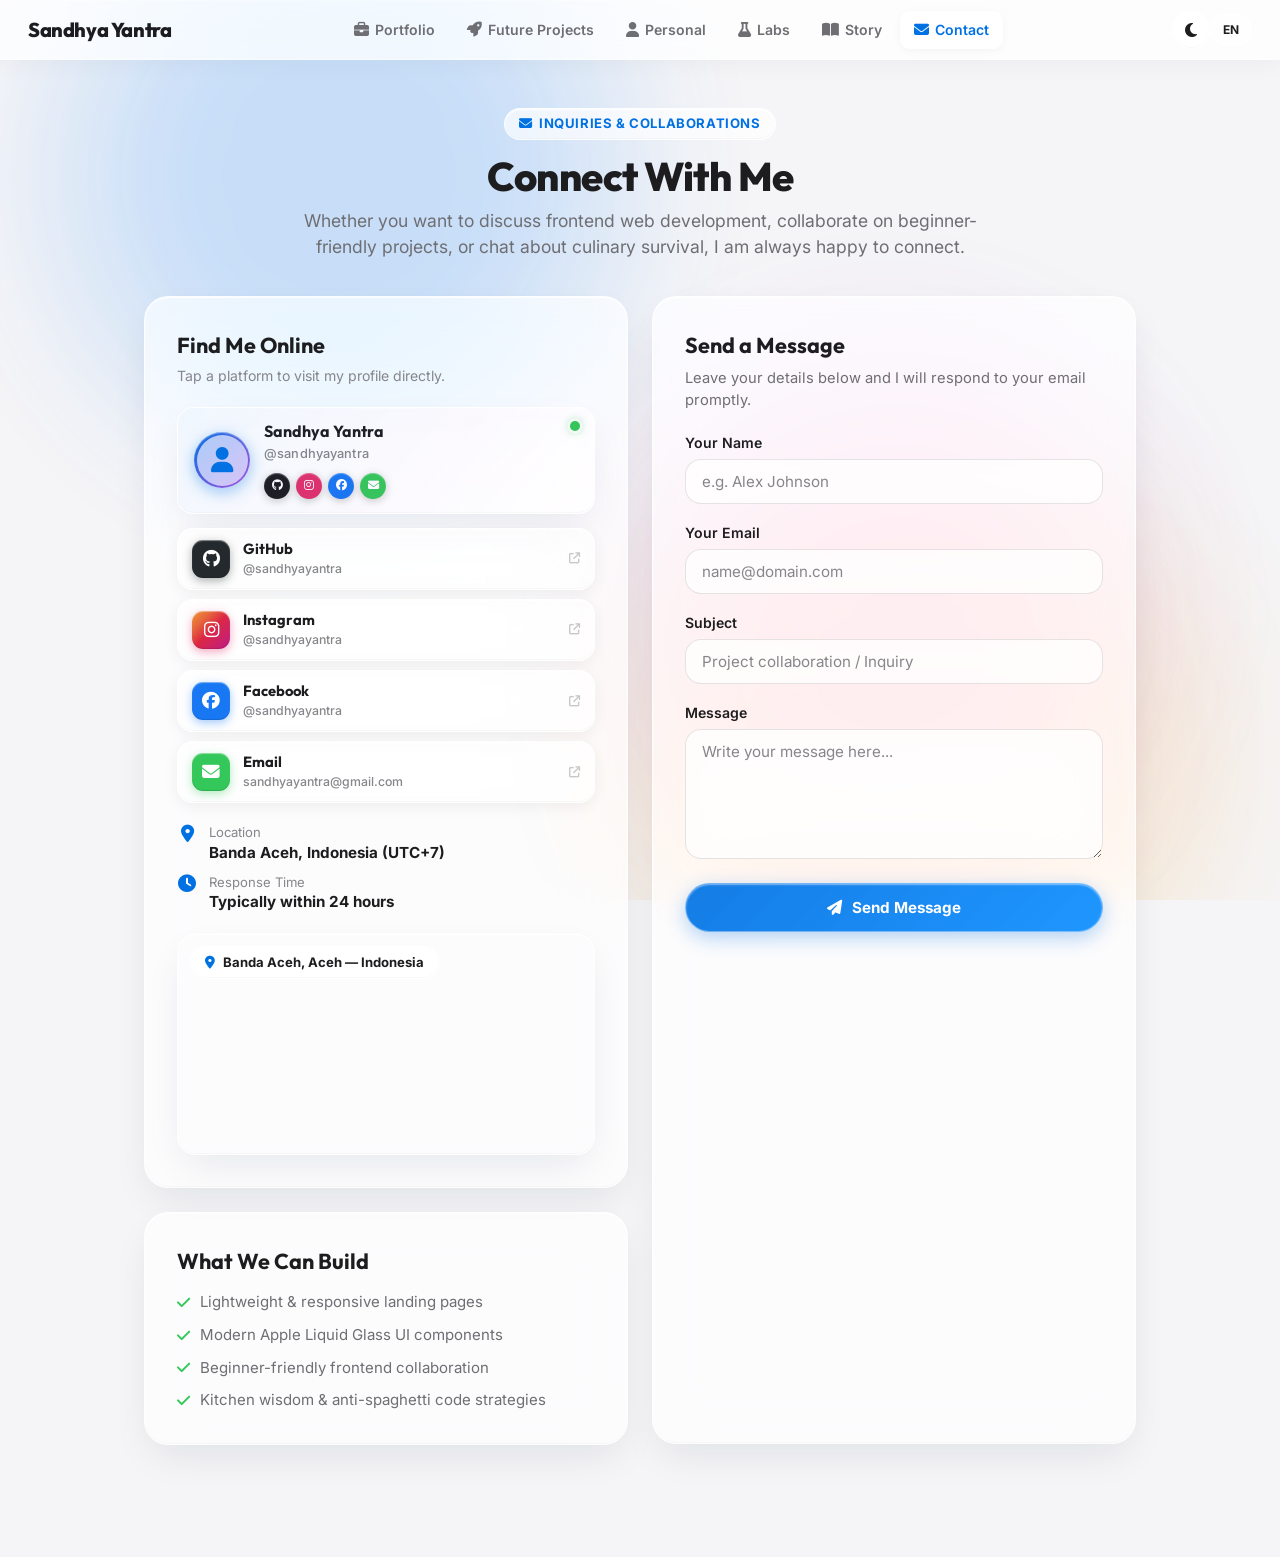
==== commit 39179872: "feat: add Indonesian and English language toggle - Add language switch button to all pages - Persis" ====
--- a/contact.html
+++ b/contact.html
@@ -64,6 +64,9 @@
     <div class="glass-nav-right">
       <button class="glass-theme-btn" id="themeToggleBtn" title="Ganti Tema (Dark / Light Mode)" aria-label="Ganti Tema">
         <i class="fa-solid fa-moon" id="themeIcon"></i>
+      </button>
+      <button class="glass-language-btn" id="languageToggleBtn" type="button" aria-label="Ubah bahasa">
+        <span id="languageLabel">ID</span>
       </button>
     </div>
   </header>
--- a/assets/css/style.css
+++ b/assets/css/style.css
@@ -176,6 +176,25 @@
   touch-action: manipulation;
 }
 
+.glass-language-btn {
+  min-width: 42px;
+  padding: 7px 9px;
+  border: 1px solid var(--glass-border);
+  border-radius: var(--radius-full);
+  color: var(--apple-text-primary);
+  background: var(--btn-secondary-bg);
+  font-size: 0.75rem;
+  font-weight: 700;
+  letter-spacing: 0.04em;
+}
+
+.glass-language-btn:hover,
+.glass-language-btn:focus-visible {
+  background: var(--btn-secondary-hover);
+  color: var(--apple-blue);
+  outline: none;
+}
+
 /* ==========================================================================
    AMBIENT FLUID LIGHT BLOBS
    ========================================================================== */
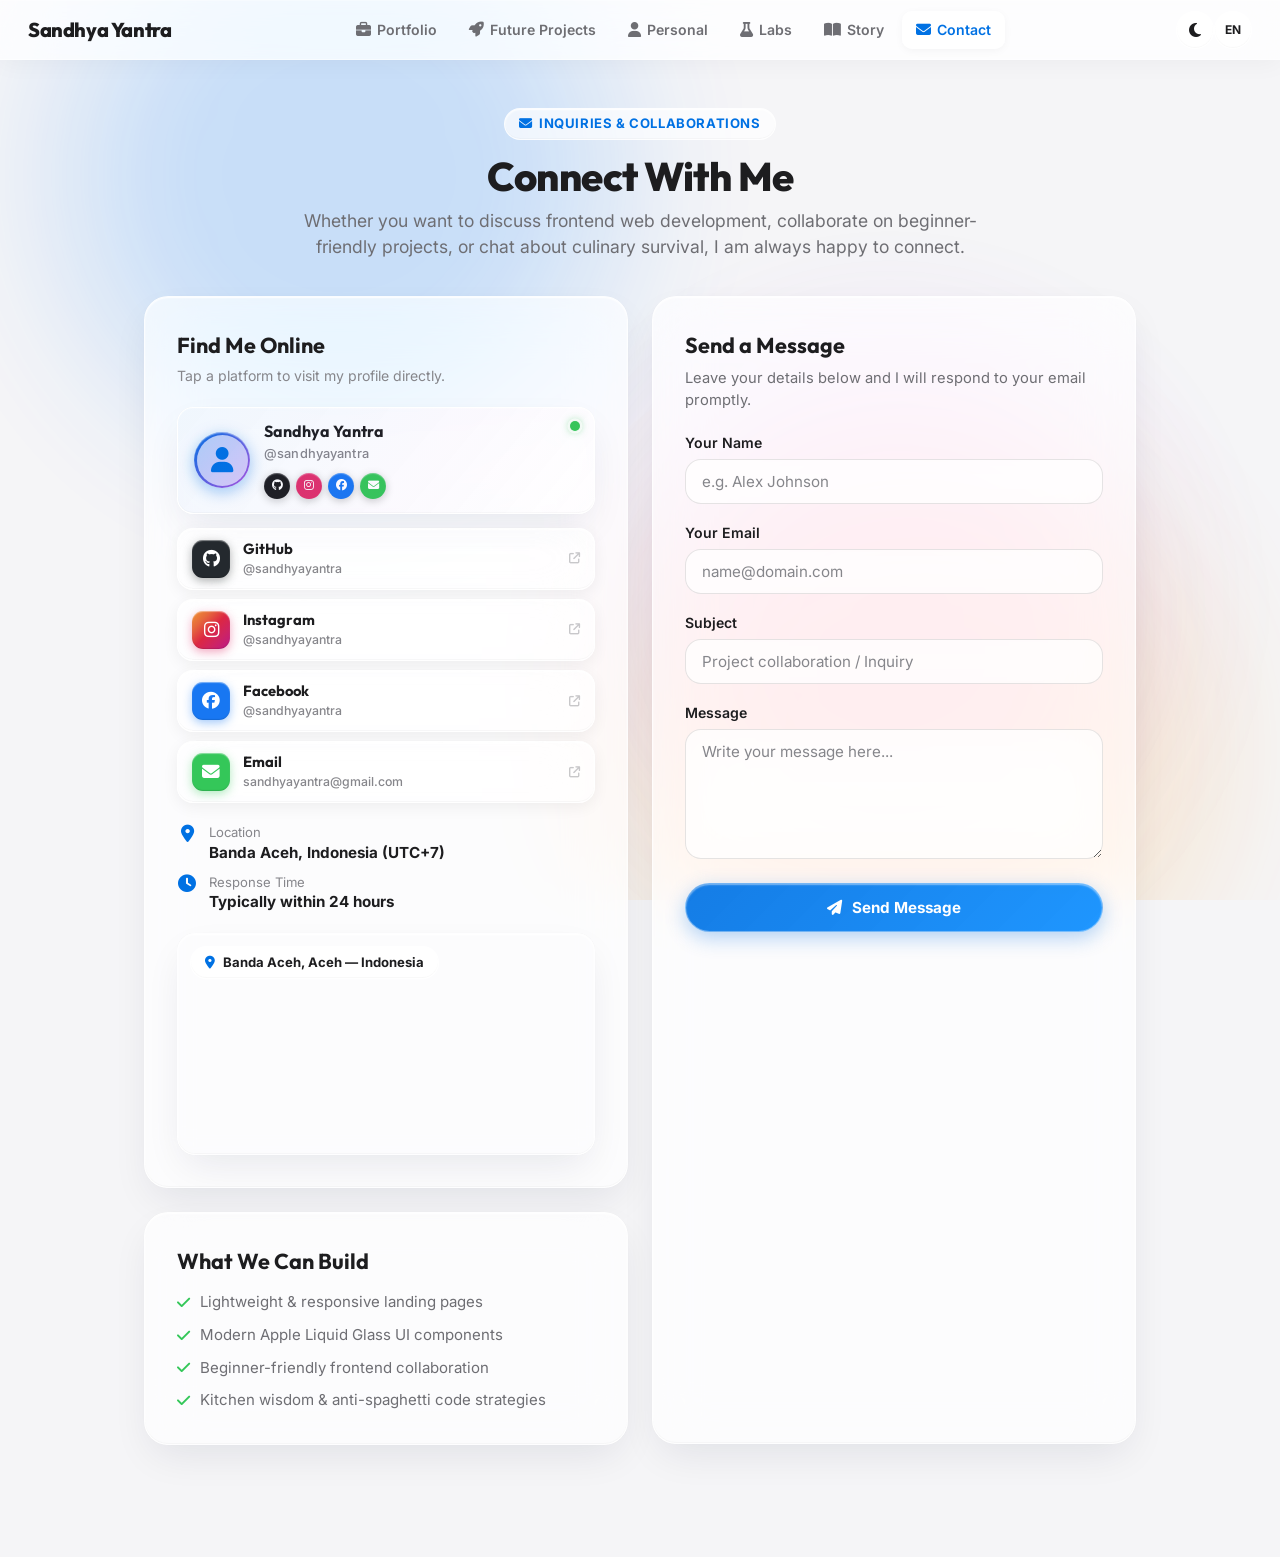
==== commit 2f3d3698: "feat: update language settings to English and enhance glassmorphism button styles" ====
--- a/contact.html
+++ b/contact.html
@@ -1,5 +1,5 @@
 <!DOCTYPE html>
-<html lang="id">
+<html lang="en">
 <head>
   <meta charset="UTF-8">
   <meta name="viewport" content="width=device-width, initial-scale=1.0">
@@ -66,7 +66,7 @@
         <i class="fa-solid fa-moon" id="themeIcon"></i>
       </button>
       <button class="glass-language-btn" id="languageToggleBtn" type="button" aria-label="Ubah bahasa">
-        <span id="languageLabel">ID</span>
+        <span id="languageLabel">EN</span>
       </button>
     </div>
   </header>
@@ -301,6 +301,6 @@
   </main>
 
   <!-- Custom JavaScript (Theme Switcher & Interactions) -->
-  <script src="assets/js/script.js"></script>
+  <script src="assets/js/script.js?v=2"></script>
 </body>
 </html>
--- a/assets/css/style.css
+++ b/assets/css/style.css
@@ -177,21 +177,32 @@
 }
 
 .glass-language-btn {
-  min-width: 42px;
-  padding: 7px 9px;
+  width: 38px;
+  height: 38px;
+  min-width: 38px;
+  min-height: 38px;
+  padding: 0;
   border: 1px solid var(--glass-border);
-  border-radius: var(--radius-full);
-  color: var(--apple-text-primary);
-  background: var(--btn-secondary-bg);
+  border-radius: 50%;
+  background: var(--glass-panel-bg);
+  backdrop-filter: var(--glass-blur);
+  -webkit-backdrop-filter: var(--glass-blur);
+  box-shadow: var(--glass-inner-specular);
+  color: var(--apple-text-primary);
   font-size: 0.75rem;
   font-weight: 700;
-  letter-spacing: 0.04em;
+  letter-spacing: 0;
+  display: flex;
+  align-items: center;
+  justify-content: center;
 }
 
 .glass-language-btn:hover,
 .glass-language-btn:focus-visible {
-  background: var(--btn-secondary-hover);
+  background: var(--glass-panel-hover);
+  transform: scale(1.08);
   color: var(--apple-blue);
+  border-color: var(--apple-blue);
   outline: none;
 }
 
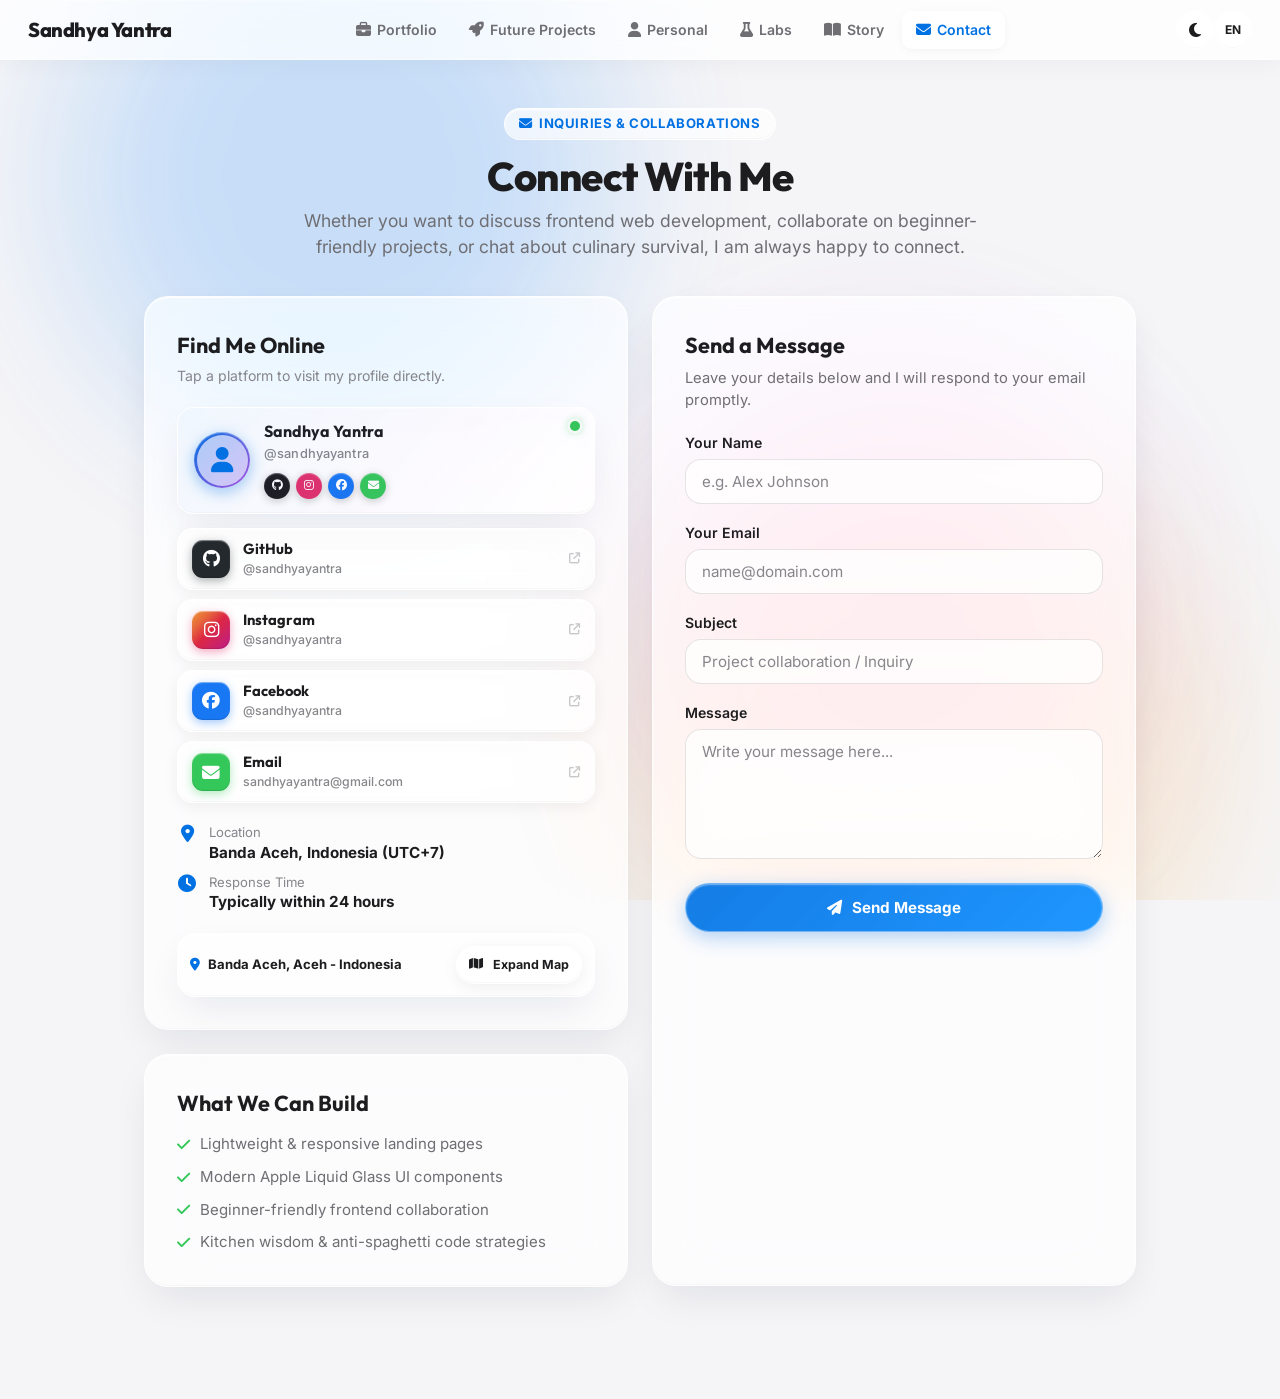
==== commit a966e1ac: "feat: implement expandable Google Maps preview with toggle functionality" ====
--- a/contact.html
+++ b/contact.html
@@ -195,38 +195,15 @@
             </div>
           </div>
 
-          <!-- Liquid Glass Map Preview — Banda Aceh -->
-          <div style="
-            margin-top: 20px;
-            border-radius: 18px;
-            overflow: hidden;
-            border: 1px solid var(--glass-border);
-            box-shadow: var(--glass-shadow), var(--glass-inner-specular);
-            position: relative;
-          ">
-            <div style="
-              position: absolute; top: 12px; left: 12px; z-index: 10;
-              display: flex; align-items: center; gap: 8px;
-              background: var(--glass-panel-bg);
-              backdrop-filter: var(--glass-blur);
-              -webkit-backdrop-filter: var(--glass-blur);
-              border: 1px solid var(--glass-border);
-              border-radius: 999px; padding: 6px 14px;
-              box-shadow: var(--glass-inner-specular);
-              font-size: 0.82rem; font-weight: 700;
-              color: var(--apple-text-primary); pointer-events: none;
-            ">
-              <i class="fa-solid fa-location-dot" style="color: var(--apple-blue);"></i>
-              Banda Aceh, Aceh — Indonesia
-            </div>
-            <iframe
-              title="Peta Banda Aceh"
-              src="https://www.google.com/maps/embed?pb=!1m18!1m12!1m3!1d63568.34791397267!2d95.28548695!3d5.5483390000000005!2m3!1f0!2f0!3f0!3m2!1i1024!2i768!4f13.1!3m3!1m2!1s0x30403d3cc1b95e85%3A0xfe3c22d9ade4b2e!2sBanda%20Aceh%2C%20Aceh!5e0!3m2!1sid!2sid!4v1692000000000!5m2!1sid!2sid"
-              width="100%" height="220"
-              style="border: 0; display: block; filter: saturate(0.85) contrast(0.95);"
-              allowfullscreen="" loading="lazy"
-              referrerpolicy="no-referrer-when-downgrade">
-            </iframe>
+          <!-- Expandable Google Maps preview; the iframe is created only after clicking -->
+          <div class="contact-map-shell" id="contactMap" data-map-src="https://www.google.com/maps/embed?pb=!1m18!1m12!1m3!1d63568.34791397267!2d95.28548695!3d5.5483390000000005!2m3!1f0!2f0!3f0!3m2!1i1024!2i768!4f13.1!3m3!1m2!1s0x30403d3cc1b95e85%3A0xfe3c22d9ade4b2e!2sBanda%20Aceh%2C%20Aceh!5e0!3m2!1sid!2sid!4v1692000000000!5m2!1sid!2sid">
+            <div class="contact-map-heading">
+              <span><i class="fa-solid fa-location-dot"></i> Banda Aceh, Aceh - Indonesia</span>
+              <button class="glass-btn glass-btn-secondary contact-map-toggle" id="contactMapToggle" type="button" aria-expanded="false">
+                <i class="fa-solid fa-map"></i> <span>Expand Map</span>
+              </button>
+            </div>
+            <div class="contact-map-frame" id="contactMapFrame"></div>
           </div>
 
         </div>
--- a/assets/css/style.css
+++ b/assets/css/style.css
@@ -635,6 +635,60 @@
   box-shadow: 0 8px 24px rgba(0, 0, 0, 0.12), var(--glass-inner-specular);
 }
 
+.contact-map-shell {
+  margin-top: 20px;
+  border-radius: 18px;
+  overflow: hidden;
+  border: 1px solid var(--glass-border);
+  box-shadow: var(--glass-shadow), var(--glass-inner-specular);
+  background: var(--glass-panel-bg);
+}
+
+.contact-map-heading {
+  display: flex;
+  align-items: center;
+  justify-content: space-between;
+  gap: 12px;
+  padding: 12px;
+  color: var(--apple-text-primary);
+  font-size: 0.82rem;
+  font-weight: 700;
+}
+
+.contact-map-heading > span {
+  display: inline-flex;
+  align-items: center;
+  gap: 8px;
+}
+
+.contact-map-heading > span i {
+  color: var(--apple-blue);
+}
+
+.contact-map-toggle {
+  flex-shrink: 0;
+  padding: 7px 12px;
+  min-height: 38px;
+  font-size: 0.78rem;
+}
+
+.contact-map-frame {
+  display: none;
+  height: 220px;
+}
+
+.contact-map-frame.is-expanded {
+  display: block;
+}
+
+.contact-map-frame iframe {
+  width: 100%;
+  height: 100%;
+  border: 0;
+  display: block;
+  filter: saturate(0.85) contrast(0.95);
+}
+
 /* ==========================================================================
    PERSONAL PAGE STYLES
    ========================================================================== */
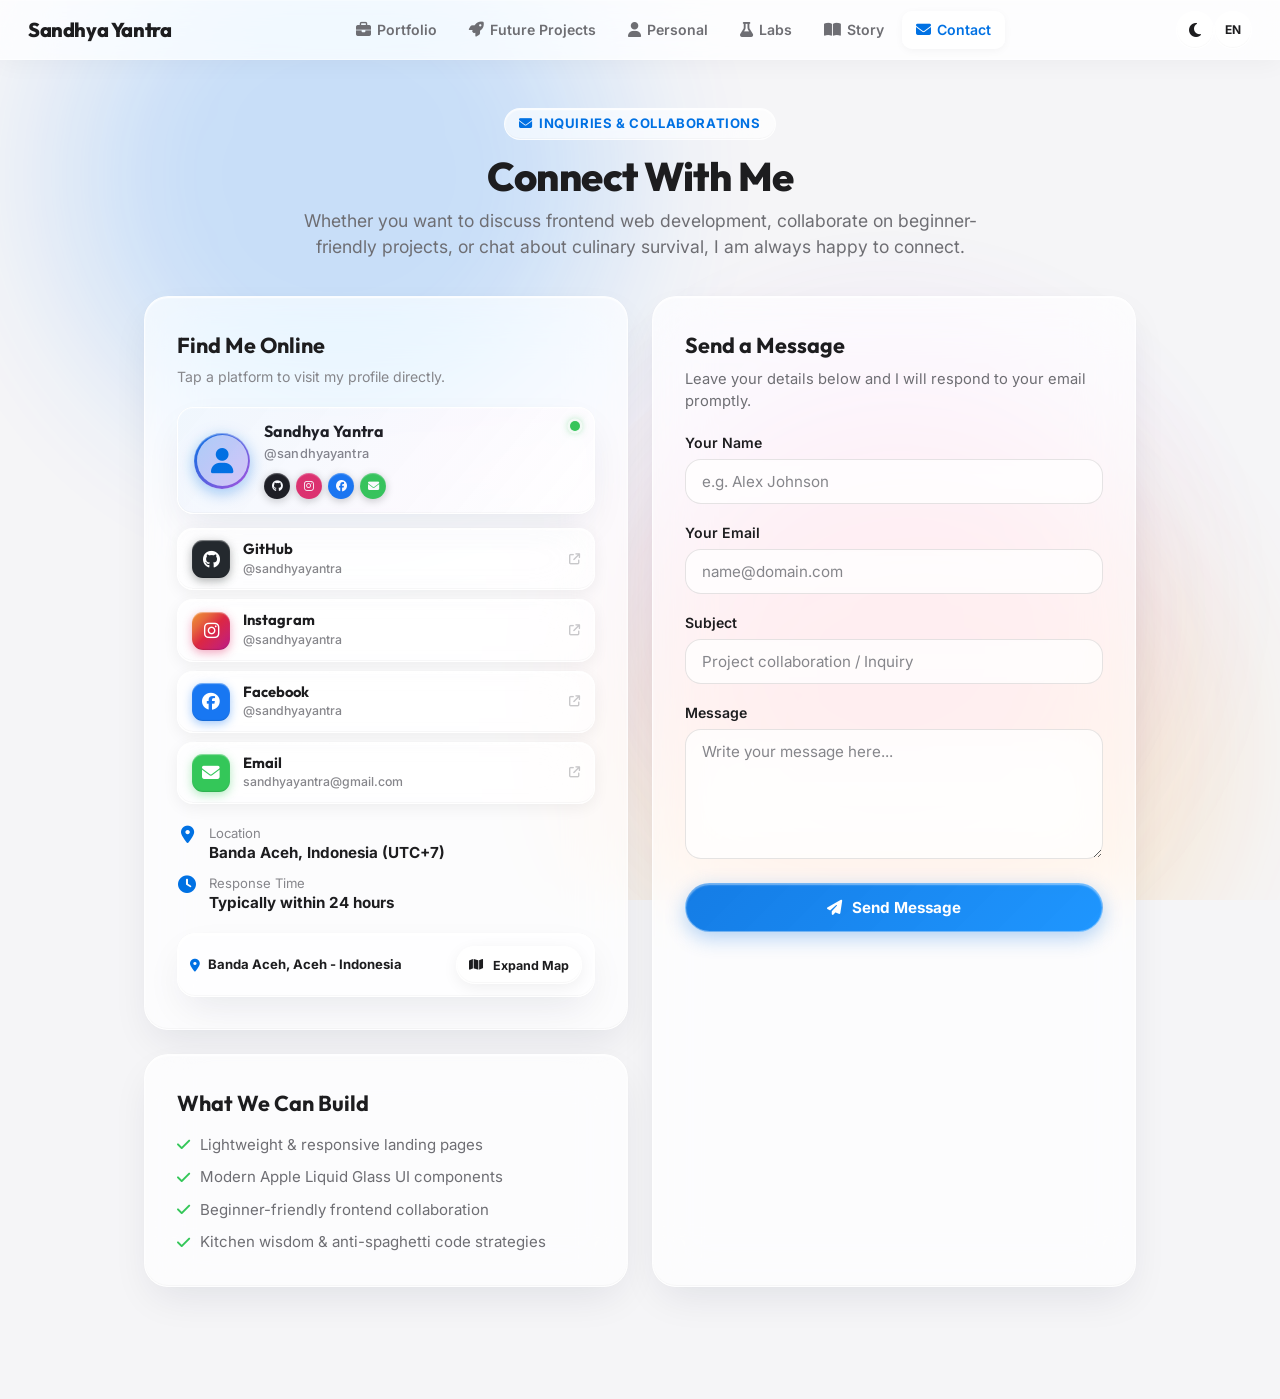
==== commit e5f15961: "banyak bet ini gatau lagi mau bikin pesan apa,,,, yaudah yang penting commit aja lah yaaaaa huaaaaaa" ====
--- a/contact.html
+++ b/contact.html
@@ -278,6 +278,6 @@
   </main>
 
   <!-- Custom JavaScript (Theme Switcher & Interactions) -->
-  <script src="assets/js/script.js?v=2"></script>
+  <script src="assets/js/script.js?v=6"></script>
 </body>
 </html>
--- a/assets/css/style.css
+++ b/assets/css/style.css
@@ -707,6 +707,319 @@
   margin-bottom: 16px;
 }
 
+
+.personal-page {
+  max-width: 1120px;
+}
+
+.personal-profile-hero {
+  margin-bottom: 32px;
+  overflow: hidden;
+  border: 1px solid var(--glass-border);
+  border-radius: var(--radius-lg);
+  background: var(--glass-panel-bg);
+  box-shadow: var(--glass-shadow);
+}
+
+.personal-cover-placeholder {
+  min-height: 220px;
+  display: flex;
+  align-items: center;
+  justify-content: center;
+  background: linear-gradient(135deg, #162033 0%, #263b50 52%, #8b5e3c 100%);
+  color: rgba(255, 255, 255, 0.82);
+  font-size: 0.82rem;
+  font-weight: 700;
+  letter-spacing: 0.08em;
+  text-transform: uppercase;
+}
+
+.personal-cover-placeholder span {
+  padding: 9px 14px;
+  border: 1px solid rgba(255, 255, 255, 0.28);
+  border-radius: var(--radius-full);
+  background: rgba(0, 0, 0, 0.2);
+}
+
+.personal-cover-placeholder i {
+  margin-right: 7px;
+}
+
+.personal-identity {
+  display: flex;
+  align-items: center;
+  gap: 28px;
+  padding: 0 clamp(20px, 5vw, 52px) 34px;
+}
+
+.personal-avatar-frame {
+  width: clamp(130px, 18vw, 190px);
+  height: clamp(130px, 18vw, 190px);
+  flex: 0 0 auto;
+  margin-top: -68px;
+  overflow: hidden;
+  border: 6px solid var(--glass-panel-bg);
+  border-radius: 50%;
+  background: linear-gradient(135deg, #2d4055, #b77950);
+  box-shadow: 0 12px 30px rgba(0, 0, 0, 0.24);
+}
+
+.personal-avatar-frame img {
+  width: 100%;
+  height: 100%;
+  display: block;
+  object-fit: cover;
+}
+
+.personal-avatar-frame.is-missing::after {
+  content: 'Profile photo';
+  display: grid;
+  width: 100%;
+  height: 100%;
+  place-items: center;
+  color: rgba(255, 255, 255, 0.78);
+  font-size: 0.7rem;
+  font-weight: 800;
+  letter-spacing: 0.08em;
+  text-transform: uppercase;
+}
+
+.personal-identity-copy {
+  padding-top: 24px;
+}
+
+.personal-identity-copy h1 {
+  margin: 6px 0 8px;
+  color: var(--apple-text-primary);
+  font-family: 'Outfit', var(--font-sans);
+  font-size: clamp(2rem, 5vw, 3.5rem);
+  line-height: 1;
+}
+
+.personal-identity-copy h1 i {
+  color: var(--apple-blue);
+  font-size: 0.55em;
+  vertical-align: middle;
+}
+
+.personal-identity-copy > p {
+  max-width: 620px;
+  color: var(--apple-text-secondary);
+  font-size: 1.05rem;
+  line-height: 1.5;
+}
+
+.personal-hero-links {
+  display: flex;
+  flex-wrap: wrap;
+  gap: 10px;
+  margin-top: 20px;
+}
+
+.personal-intro-grid {
+  display: grid;
+  grid-template-columns: minmax(0, 1.25fr) minmax(250px, 0.75fr);
+  gap: clamp(24px, 6vw, 80px);
+  align-items: start;
+  margin: 0 auto clamp(58px, 9vw, 100px);
+  max-width: 1000px;
+}
+
+.personal-intro-copy h2,
+.personal-thanks-heading h2,
+.personal-values-panel h2 {
+  margin: 8px 0 18px;
+  color: var(--apple-text-primary);
+  font-family: 'Outfit', var(--font-sans);
+  font-size: clamp(1.9rem, 4vw, 3.2rem);
+  line-height: 1.05;
+}
+
+.personal-intro-copy .personal-bio-lead {
+  max-width: 650px;
+  font-size: 1.1rem;
+  line-height: 1.55;
+}
+
+.personal-facts {
+  display: grid;
+  gap: 12px;
+  padding-top: 28px;
+}
+
+.personal-facts > div {
+  display: flex;
+  gap: 12px;
+  align-items: flex-start;
+  padding: 14px;
+  border-bottom: 1px solid var(--glass-border-subtle);
+}
+
+.personal-facts i {
+  width: 20px;
+  padding-top: 3px;
+  color: var(--apple-blue);
+}
+
+.personal-facts span {
+  display: grid;
+  gap: 3px;
+  color: var(--apple-text-secondary);
+  font-size: 0.9rem;
+}
+
+.personal-facts strong {
+  color: var(--apple-text-primary);
+  font-size: 0.76rem;
+  text-transform: uppercase;
+  letter-spacing: 0.08em;
+}
+
+.personal-thanks-section {
+  display: grid;
+  grid-template-columns: minmax(0, 0.82fr) minmax(300px, 1.18fr);
+  gap: clamp(24px, 5vw, 64px);
+  align-items: center;
+  margin-bottom: clamp(58px, 9vw, 104px);
+}
+
+.personal-thanks-heading > p {
+  max-width: 440px;
+  color: var(--apple-text-secondary);
+  font-size: 1rem;
+  line-height: 1.65;
+}
+
+.personal-couple-card {
+  margin: 0;
+  overflow: hidden;
+  border: 1px solid var(--glass-border);
+  border-radius: var(--radius-lg);
+  background: var(--glass-panel-bg);
+  box-shadow: var(--glass-shadow);
+}
+
+.personal-couple-card img {
+  width: 100%;
+  min-height: 440px;
+  display: block;
+  object-fit: cover;
+}
+
+.personal-couple-card figcaption {
+  display: flex;
+  gap: 12px;
+  padding: 18px 20px 20px;
+  color: var(--apple-text-secondary);
+  font-size: 0.92rem;
+  line-height: 1.55;
+}
+
+.personal-couple-card figcaption i {
+  padding-top: 3px;
+  color: #ff375f;
+}
+
+.personal-couple-card.is-missing::before {
+  content: 'Couple photo';
+  display: grid;
+  min-height: 260px;
+  place-items: center;
+  color: var(--apple-text-muted);
+  background: linear-gradient(135deg, var(--glass-card-nested), var(--glass-panel-hover));
+  font-size: 0.8rem;
+  font-weight: 800;
+  letter-spacing: 0.08em;
+  text-transform: uppercase;
+}
+
+.personal-values-panel {
+  padding: clamp(24px, 5vw, 42px);
+}
+
+.personal-values-grid {
+  display: grid;
+  grid-template-columns: repeat(3, 1fr);
+  gap: 20px;
+  margin-top: 26px;
+}
+
+.personal-values-grid > div {
+  padding-top: 18px;
+  border-top: 1px solid var(--glass-border-subtle);
+}
+
+.personal-values-grid i {
+  margin-bottom: 14px;
+  color: var(--apple-blue);
+  font-size: 1.2rem;
+}
+
+.personal-values-grid h3 {
+  margin-bottom: 7px;
+  color: var(--apple-text-primary);
+  font-family: 'Outfit', var(--font-sans);
+  font-size: 1rem;
+}
+
+.personal-values-grid p {
+  color: var(--apple-text-secondary);
+  font-size: 0.88rem;
+  line-height: 1.5;
+}
+
+.personal-page > .glass-grid-2,
+.personal-page > section.glass-panel:not(.personal-values-panel),
+.personal-page > div[style] {
+  display: none;
+}
+
+@media (max-width: 700px) {
+  .personal-cover-placeholder {
+    min-height: 170px;
+  }
+
+  .personal-identity {
+    display: block;
+    padding: 0 20px 26px;
+  }
+
+  .personal-avatar-frame {
+    margin: -54px auto 0;
+  }
+
+  .personal-identity-copy {
+    padding-top: 18px;
+    text-align: center;
+  }
+
+  .personal-identity-copy h1 {
+    font-size: 2.4rem;
+  }
+
+  .personal-hero-links {
+    justify-content: center;
+  }
+
+  .personal-intro-grid,
+  .personal-thanks-section {
+    grid-template-columns: 1fr;
+  }
+
+  .personal-facts {
+    padding-top: 0;
+  }
+
+  .personal-couple-card img {
+    min-height: 360px;
+    max-height: 520px;
+  }
+
+  .personal-values-grid {
+    grid-template-columns: 1fr;
+    gap: 14px;
+  }
+}
 .personal-meta-list {
   display: flex;
   flex-direction: column;
@@ -792,6 +1105,7 @@
 .lab-card-img {
   width: 100%;
   height: clamp(160px, 25vw, 200px);
+  aspect-ratio: 3 / 2;
   object-fit: cover;
   border-radius: var(--radius-md);
   margin-bottom: 16px;
@@ -1045,6 +1359,397 @@
 /* ==========================================================================
    LANDING HERO STYLES (INDEX.HTML SPECIFIC)
    ========================================================================== */
+.landing-page {
+  width: min(1160px, 100%);
+  margin: 0 auto;
+  padding: clamp(28px, 5vw, 72px) clamp(18px, 4vw, 40px) 64px;
+  position: relative;
+  z-index: 10;
+}
+
+.landing-hero {
+  display: grid;
+  grid-template-columns: minmax(0, 1.02fr) minmax(300px, 0.98fr);
+  align-items: center;
+  gap: clamp(28px, 6vw, 78px);
+  min-height: min(620px, calc(100vh - 100px));
+}
+
+.landing-hero-copy {
+  max-width: 620px;
+}
+
+.landing-eyebrow,
+.landing-kicker {
+  color: var(--apple-blue);
+  font-size: 0.76rem;
+  font-weight: 800;
+  letter-spacing: 0.1em;
+  text-transform: uppercase;
+}
+
+.landing-eyebrow {
+  display: inline-flex;
+  align-items: center;
+  gap: 8px;
+  margin-bottom: 20px;
+}
+
+.landing-hero h1 {
+  max-width: 560px;
+  margin-bottom: 18px;
+  color: var(--apple-text-primary);
+  font-family: 'Outfit', var(--font-sans);
+  font-size: clamp(3.2rem, 8vw, 6.8rem);
+  font-weight: 800;
+  letter-spacing: 0;
+  line-height: 0.95;
+}
+
+.landing-hero-lead {
+  max-width: 540px;
+  margin-bottom: 12px;
+  color: var(--apple-text-primary);
+  font-family: 'Outfit', var(--font-sans);
+  font-size: clamp(1.25rem, 2.6vw, 1.8rem);
+  font-weight: 600;
+  line-height: 1.2;
+}
+
+.landing-hero-support {
+  max-width: 500px;
+  margin-bottom: 28px;
+  color: var(--apple-text-secondary);
+  font-size: 1rem;
+  line-height: 1.65;
+}
+
+.landing-actions {
+  display: flex;
+  flex-wrap: wrap;
+  gap: 12px;
+}
+
+.landing-hero-visual {
+  min-height: 420px;
+  position: relative;
+  overflow: hidden;
+  border-radius: var(--radius-lg);
+  background: var(--glass-panel-bg);
+  border: 1px solid var(--glass-border);
+  box-shadow: var(--glass-shadow);
+  transform: rotate(1.5deg);
+}
+
+.landing-hero-visual::after {
+  content: '';
+  position: absolute;
+  inset: 0;
+  background: linear-gradient(155deg, transparent 35%, rgba(0, 0, 0, 0.58) 100%);
+  pointer-events: none;
+}
+
+.landing-hero-visual img {
+  width: 100%;
+  height: 100%;
+  min-height: 420px;
+  display: block;
+  object-fit: cover;
+}
+
+.landing-visual-caption {
+  position: absolute;
+  right: 18px;
+  bottom: 18px;
+  z-index: 2;
+  display: flex;
+  align-items: center;
+  gap: 8px;
+  color: #fff;
+  font-size: 0.82rem;
+  font-weight: 700;
+}
+
+.landing-status-dot {
+  width: 9px;
+  height: 9px;
+  border-radius: 50%;
+  background: var(--apple-green);
+  box-shadow: 0 0 0 4px rgba(52, 199, 89, 0.2);
+}
+
+.landing-skill-strip {
+  display: grid;
+  grid-template-columns: repeat(4, 1fr);
+  gap: 12px;
+  margin: 18px 0 clamp(56px, 9vw, 110px);
+  padding: 18px 0;
+  border-top: 1px solid var(--glass-border-subtle);
+  border-bottom: 1px solid var(--glass-border-subtle);
+}
+
+.landing-skill-strip span {
+  display: flex;
+  align-items: center;
+  justify-content: center;
+  gap: 9px;
+  color: var(--apple-text-secondary);
+  font-size: 0.84rem;
+  font-weight: 700;
+  text-align: center;
+}
+
+.landing-skill-strip i {
+  color: var(--apple-blue);
+}
+
+.landing-section {
+  margin-bottom: clamp(56px, 9vw, 104px);
+}
+
+.landing-section-heading {
+  display: flex;
+  align-items: end;
+  justify-content: space-between;
+  gap: 24px;
+  margin-bottom: 24px;
+}
+
+.landing-section h2,
+.landing-story-band h2 {
+  margin-top: 8px;
+  color: var(--apple-text-primary);
+  font-family: 'Outfit', var(--font-sans);
+  font-size: clamp(1.8rem, 4vw, 3rem);
+  line-height: 1.05;
+}
+
+.landing-text-link {
+  flex-shrink: 0;
+  color: var(--apple-blue);
+  font-size: 0.86rem;
+  font-weight: 800;
+}
+
+.landing-text-link i {
+  margin-left: 5px;
+}
+
+.landing-project-grid {
+  display: grid;
+  grid-template-columns: repeat(3, 1fr);
+  gap: 14px;
+}
+
+.landing-project-card {
+  min-height: 250px;
+  padding: 24px;
+  position: relative;
+  overflow: hidden;
+  border: 1px solid var(--glass-border);
+  border-radius: var(--radius-md);
+  background: var(--glass-panel-bg);
+  box-shadow: var(--glass-shadow);
+  transition: var(--transition);
+}
+
+.landing-project-card:hover {
+  transform: translateY(-5px);
+  border-color: var(--apple-blue);
+}
+
+.landing-project-card > i {
+  display: block;
+  margin: 30px 0 22px;
+  color: var(--apple-blue);
+  font-size: 1.6rem;
+}
+
+.landing-project-number {
+  color: var(--apple-text-muted);
+  font-size: 0.76rem;
+  font-weight: 800;
+}
+
+.landing-project-card h3 {
+  margin-bottom: 8px;
+  color: var(--apple-text-primary);
+  font-family: 'Outfit', var(--font-sans);
+  font-size: 1.2rem;
+}
+
+.landing-project-card p,
+.landing-story-band p {
+  color: var(--apple-text-secondary);
+  font-size: 0.91rem;
+  line-height: 1.55;
+}
+
+.landing-story-band {
+  display: flex;
+  align-items: end;
+  justify-content: space-between;
+  gap: 28px;
+  padding: clamp(24px, 5vw, 54px) 0;
+  border-top: 1px solid var(--glass-border-subtle);
+}
+
+.landing-story-band > div {
+  max-width: 680px;
+}
+
+.landing-story-band p {
+  max-width: 580px;
+  margin-top: 16px;
+  font-size: 1.05rem;
+}
+
+.portfolio-featured {
+  display: grid;
+  grid-template-columns: minmax(280px, 0.92fr) minmax(0, 1.08fr);
+  gap: clamp(24px, 5vw, 56px);
+  align-items: center;
+  margin-bottom: clamp(32px, 6vw, 64px);
+  padding: clamp(18px, 3vw, 28px);
+  border: 1px solid var(--glass-border);
+  border-radius: var(--radius-lg);
+  background: var(--glass-panel-bg);
+  box-shadow: var(--glass-shadow);
+}
+
+.portfolio-featured-image {
+  min-height: 300px;
+  overflow: hidden;
+  border-radius: var(--radius-md);
+}
+
+.portfolio-featured-image img {
+  width: 100%;
+  height: 100%;
+  min-height: 300px;
+  display: block;
+  object-fit: cover;
+}
+
+.portfolio-project-status {
+  display: inline-flex;
+  align-items: center;
+  gap: 8px;
+  margin-bottom: 14px;
+  color: var(--apple-blue);
+  font-size: 0.76rem;
+  font-weight: 800;
+  letter-spacing: 0.08em;
+  text-transform: uppercase;
+}
+
+.portfolio-project-status span {
+  width: 8px;
+  height: 8px;
+  border-radius: 50%;
+  background: var(--apple-green);
+}
+
+.portfolio-featured-content h2 {
+  margin-bottom: 12px;
+  color: var(--apple-text-primary);
+  font-family: 'Outfit', var(--font-sans);
+  font-size: clamp(2rem, 4vw, 3.4rem);
+  line-height: 1;
+}
+
+.portfolio-featured-lead {
+  max-width: 560px;
+  margin-bottom: 18px;
+  color: var(--apple-text-secondary);
+  font-size: 1rem;
+  line-height: 1.65;
+}
+
+.portfolio-tech-list {
+  display: flex;
+  flex-wrap: wrap;
+  gap: 8px;
+  margin-bottom: 24px;
+}
+
+.portfolio-tech-list span {
+  padding: 5px 10px;
+  border: 1px solid var(--glass-border-subtle);
+  border-radius: var(--radius-full);
+  color: var(--apple-text-secondary);
+  font-size: 0.76rem;
+  font-weight: 700;
+}
+
+.portfolio-featured-actions {
+  display: flex;
+  flex-wrap: wrap;
+  gap: 10px;
+}
+
+@media (max-width: 760px) {
+  .portfolio-featured {
+    grid-template-columns: 1fr;
+  }
+
+  .portfolio-featured-image,
+  .portfolio-featured-image img {
+    min-height: 220px;
+  }
+}
+
+@media (max-width: 760px) {
+  .landing-hero {
+    grid-template-columns: 1fr;
+    min-height: 0;
+  }
+
+  .landing-hero-visual {
+    min-height: 300px;
+    transform: none;
+  }
+
+  .landing-hero-visual img {
+    min-height: 300px;
+  }
+
+  .landing-skill-strip {
+    grid-template-columns: repeat(2, 1fr);
+  }
+
+  .landing-project-grid {
+    grid-template-columns: 1fr;
+  }
+
+  .landing-project-card {
+    min-height: 0;
+  }
+
+  .landing-story-band,
+  .landing-section-heading {
+    align-items: flex-start;
+    flex-direction: column;
+  }
+}
+
+@media (max-width: 400px) {
+  .landing-page {
+    padding-top: 24px;
+  }
+
+  .landing-hero h1 {
+    font-size: 3.25rem;
+  }
+
+  .landing-skill-strip span {
+    align-items: flex-start;
+    flex-direction: column;
+    gap: 5px;
+    font-size: 0.76rem;
+  }
+}
+
 .glass-profile-main-container {
   flex: 1;
   display: flex;
@@ -1281,19 +1986,102 @@
 
 /* Mobile Devices (Smartphones < 640px) */
 @media (max-width: 640px) {
+  html {
+    scroll-behavior: auto;
+  }
+
+  :root {
+    --glass-blur: none;
+  }
+
+  .glass-ambient-bg {
+    display: none;
+  }
+
+  .ambient-blob {
+    animation: none;
+    filter: none;
+  }
+
+  .glass-navbar,
+  .glass-panel,
+  .glass-card-wrapper,
+  .glass-box-nested,
+  .glass-badge,
+  .glass-btn,
+  .glass-cta-btn,
+  .glass-theme-btn,
+  .glass-language-btn,
+  .glass-toast,
+  .socmed-btn {
+    backdrop-filter: none;
+    -webkit-backdrop-filter: none;
+    transition: none;
+  }
+
+  .glass-panel::before,
+  .glass-panel::after,
+  .glass-card-wrapper::before,
+  .glass-card-wrapper::after,
+  .glass-box-nested::before,
+  .glass-box-nested::after,
+  .lab-card::before,
+  .lab-card::after,
+  .capability-item::before,
+  .capability-item::after {
+    display: none;
+  }
+
+  .glass-header-section,
+  .glass-panel,
+  .glass-card-wrapper,
+  .socmed-status-dot {
+    animation: none;
+  }
+
+  .glass-panel,
+  .glass-card-wrapper,
+  .glass-box-nested,
+  .lab-card,
+  .capability-item {
+    content-visibility: auto;
+    contain-intrinsic-size: auto 240px;
+  }
+
+  .glass-panel:hover,
+  .glass-box-nested:hover,
+  .lab-card:hover,
+  .capability-item:hover,
+  .glass-card-wrapper:hover {
+    transform: none;
+  }
+
+  .lab-card:hover .lab-card-img,
+  .glass-card-wrapper:hover .glass-cover-image {
+    transform: none;
+  }
+
   .glass-navbar {
     padding: 0 10px;
     gap: 8px;
   }
 
+  .glass-theme-btn,
+  .glass-language-btn {
+    width: 36px;
+    height: 36px;
+    min-width: 36px;
+    min-height: 36px;
+  }
+
   .glass-nav-tab .tab-label {
     display: none;
   }
 
   .glass-nav-tab {
     padding: 0 10px;
-    height: 36px;
-    min-width: 36px;
+    height: 34px;
+    min-width: 34px;
   }
 
   .glass-nav-center {
@@ -1323,7 +2111,11 @@
 /* Small Smartphone Viewports (< 400px) */
 @media (max-width: 400px) {
   .glass-brand-title {
-    display: none;
+    display: inline-flex;
+    max-width: 90px;
+    font-size: 0.78rem;
+    overflow: hidden;
+    text-overflow: ellipsis;
   }
 
   .glass-navbar {
@@ -1333,7 +2125,13 @@
 
   .glass-nav-tab {
     padding: 0 8px;
-    min-width: 32px;
+    min-width: 30px;
+    height: 32px;
+  }
+
+  .glass-brand-title {
+    max-width: 84px;
+    font-size: 0.74rem;
   }
 
   .glass-nav-center {
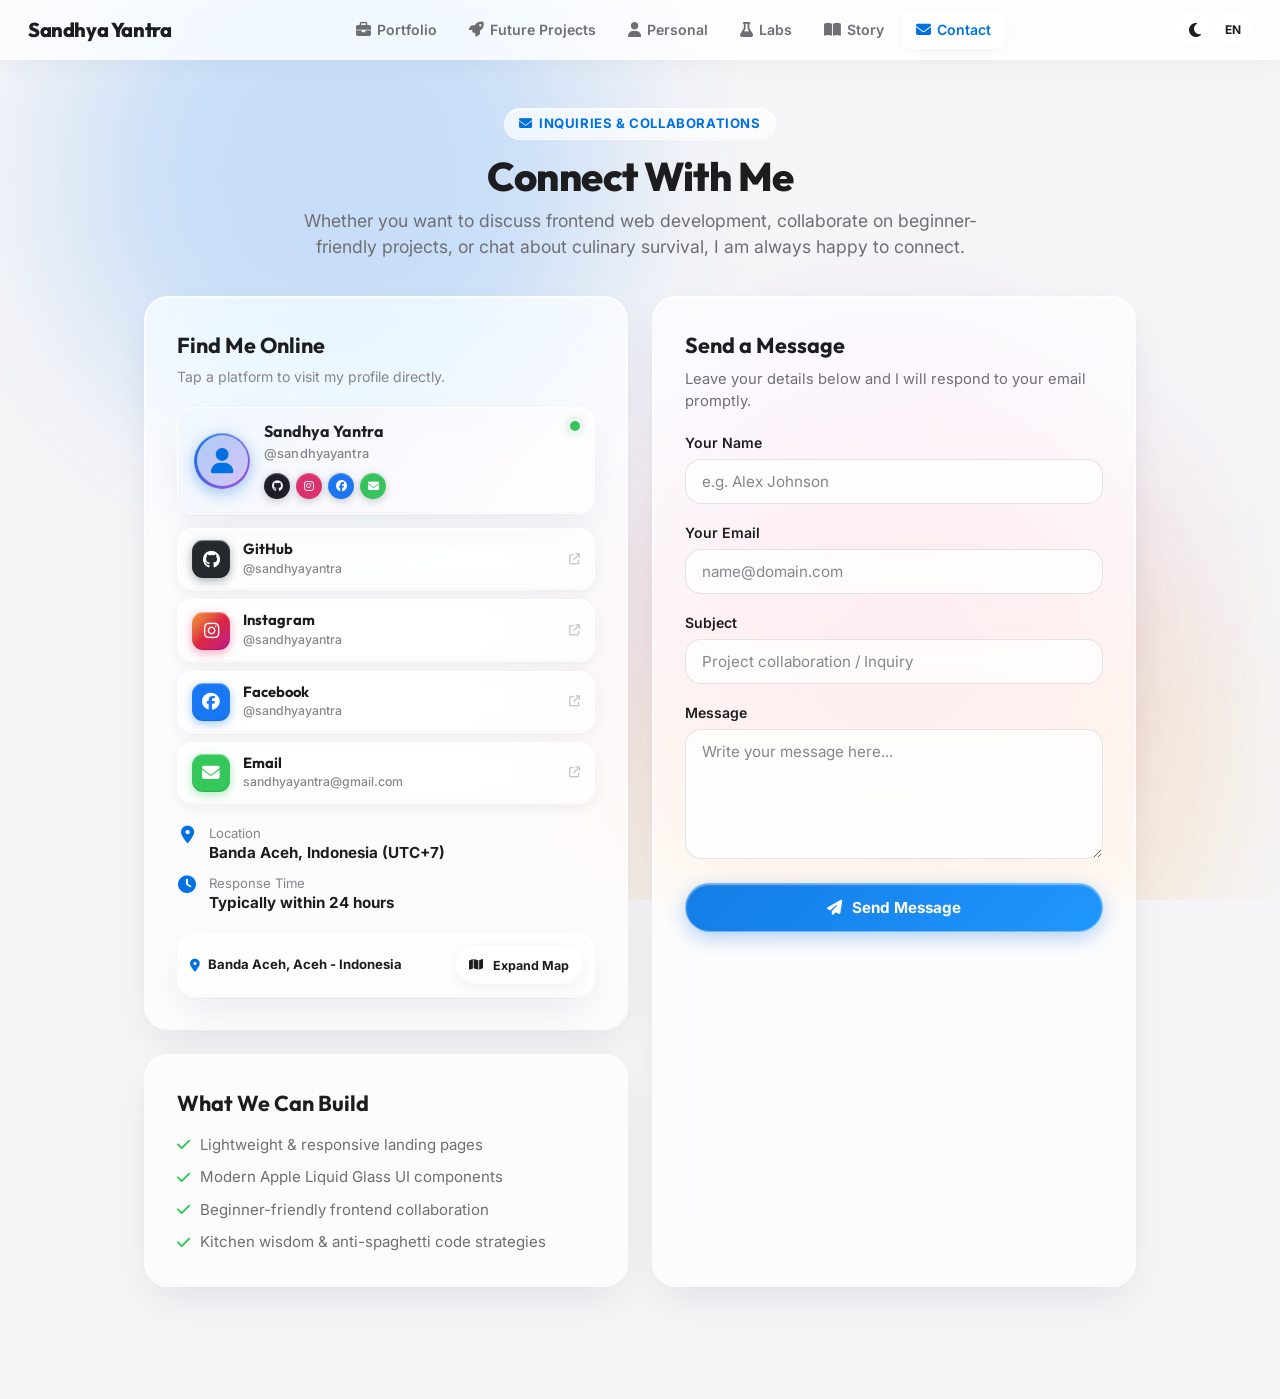
==== commit d90cd99f: "feat: enhance recipe management with custom recipes and menu saving functionality" ====
--- a/contact.html
+++ b/contact.html
@@ -15,7 +15,7 @@
   <link href="https://fonts.googleapis.com/css2?family=Inter:wght@300;400;500;600;700;800&family=Outfit:wght@500;600;700;800&display=swap" rel="stylesheet">
   
   <!-- Apple Liquid Glass Theme CSS -->
-  <link rel="stylesheet" href="assets/css/style.css">
+  <link rel="stylesheet" href="assets/css/style.css?v=8">
 </head>
 <body>
 
@@ -278,6 +278,6 @@
   </main>
 
   <!-- Custom JavaScript (Theme Switcher & Interactions) -->
-  <script src="assets/js/script.js?v=6"></script>
+  <script src="assets/js/script.js?v=8"></script>
 </body>
 </html>
--- a/assets/css/style.css
+++ b/assets/css/style.css
@@ -323,7 +323,7 @@
     var(--mouse-glow-border),
     transparent 60%
   );
-  -webkit-mask: linear-gradient(#fff 0 0) content-box, linear-gradient(#fff 0 0);
+  /* -webkit-mask: linear-gradient(#fff 0 0) content-box, linear-gradient(#fff 0 0); */
   -webkit-mask-composite: xor;
   mask-composite: exclude;
   opacity: 0;
@@ -734,22 +734,41 @@
   text-transform: uppercase;
 }
 
-.personal-cover-placeholder span {
+.personal-cover-placeholder img {
   padding: 9px 14px;
   border: 1px solid rgba(255, 255, 255, 0.28);
   border-radius: var(--radius-full);
   background: rgba(0, 0, 0, 0.2);
+  width: 100%;
+  height: 100%;
+  object-fit: cover;
+  display: block;
+}
+
+.personal-cover-image {
+  width: 100%;
+  height: 100%;
+  object-fit: cover;
+  display: flex;
 }
 
 .personal-cover-placeholder i {
   margin-right: 7px;
 }
 
+/* Gunakan selector yang lebih panjang agar lebih kuat */
+.personal-identity .personal-avatar-frame {
+  position: relative !important;
+  z-index: 99 !important;
+}
+
 .personal-identity {
   display: flex;
   align-items: center;
   gap: 28px;
   padding: 0 clamp(20px, 5vw, 52px) 34px;
+  position: relative;
+  z-index: 5;
 }
 
 .personal-avatar-frame {
@@ -760,8 +779,13 @@
   overflow: hidden;
   border: 6px solid var(--glass-panel-bg);
   border-radius: 50%;
-  background: linear-gradient(135deg, #2d4055, #b77950);
+  background: linear-gradient(135deg, #001022, #000000);
   box-shadow: 0 12px 30px rgba(0, 0, 0, 0.24);
+}
+
+.personal-avatar-frame {
+  position: relative;
+  z-index: 2;
 }
 
 .personal-avatar-frame img {
@@ -2450,3 +2474,131 @@
   --btn-border-hover: rgba(52,199,89,0.28);
 }
 
+/* ============================================================================
+   CLEANRECIPE ENGINE WORKSPACE
+   ============================================================================ */
+.recipe-engine-body { display: block; }
+.recipe-page { position: relative; z-index: 1; width: min(1180px, calc(100% - 40px)); margin: 0 auto; padding: 112px 0 72px; }
+.recipe-intro { display: flex; align-items: end; justify-content: space-between; gap: 32px; margin-bottom: 32px; }
+.recipe-back-link { display: inline-flex; align-items: center; gap: 8px; color: var(--apple-blue); font-size: .84rem; font-weight: 700; margin-bottom: 20px; }
+.recipe-back-link:hover { gap: 12px; }
+.recipe-intro .glass-badge { display: flex; width: fit-content; margin-bottom: 14px; }
+.recipe-intro .glass-page-title { max-width: 760px; margin-bottom: 8px; }
+.recipe-intro .glass-page-subtitle { max-width: 650px; margin: 0; }
+.recipe-status { display: grid; grid-template-columns: auto 1fr; column-gap: 9px; align-items: center; min-width: 160px; padding: 14px 16px; border-left: 1px solid var(--glass-border); color: var(--apple-text-primary); }
+.recipe-status span { width: 9px; height: 9px; border-radius: 50%; background: var(--apple-green); box-shadow: 0 0 0 4px rgba(52,199,89,.12); grid-row: span 2; }
+.recipe-status strong { font-size: .86rem; }
+.recipe-status small { color: var(--apple-text-muted); font-size: .7rem; }
+.recipe-workspace { display: grid; grid-template-columns: 285px minmax(0, 1fr); gap: 20px; align-items: start; }
+.recipe-sidebar, .recipe-card { border-radius: var(--radius-lg); padding: 24px; background: var(--glass-panel-bg); backdrop-filter: var(--glass-blur); -webkit-backdrop-filter: var(--glass-blur); border: 1px solid var(--glass-border); box-shadow: var(--glass-shadow), var(--glass-inner-specular); }
+.recipe-panel-heading, .recipe-card-topline { display: flex; align-items: center; justify-content: space-between; gap: 12px; }
+.recipe-panel-heading > i { color: var(--apple-blue); }
+.recipe-section-label, .recipe-control-label { color: var(--apple-text-muted); font-size: .7rem; font-weight: 800; letter-spacing: .1em; text-transform: uppercase; }
+.recipe-picker { display: grid; gap: 9px; margin-top: 20px; }
+.recipe-picker-item { display: grid; grid-template-columns: 34px minmax(0, 1fr) auto; align-items: center; gap: 10px; width: 100%; padding: 10px; border: 1px solid transparent; border-radius: 13px; text-align: left; color: var(--apple-text-primary); }
+.recipe-picker-item:hover, .recipe-picker-item.is-active { background: var(--glass-card-nested); border-color: var(--glass-border); }
+.recipe-picker-item.is-active { box-shadow: var(--glass-inner-specular); }
+.recipe-picker-item > i { color: var(--apple-text-muted); font-size: .68rem; }
+.recipe-picker-item strong, .recipe-picker-item small { display: block; overflow: hidden; text-overflow: ellipsis; white-space: nowrap; }
+.recipe-picker-item strong { font-size: .82rem; }
+.recipe-picker-item small { color: var(--apple-text-muted); font-size: .68rem; margin-top: 3px; }
+.recipe-picker-icon { display: grid; place-items: center; width: 34px; height: 34px; border-radius: 10px; color: var(--apple-orange); background: rgba(255,149,0,.12); }
+.recipe-note { display: flex; gap: 9px; padding-top: 22px; margin-top: 20px; border-top: 1px solid var(--glass-border-subtle); color: var(--apple-text-muted); font-size: .75rem; line-height: 1.5; }
+.recipe-note i { color: var(--apple-blue); margin-top: 3px; }
+.recipe-add-button, .recipe-inline-button { display: inline-flex; align-items: center; gap: 7px; color: var(--apple-blue); font-size: .78rem; font-weight: 700; }
+.recipe-add-button { width: 100%; justify-content: center; margin: 18px 0 24px; padding: 11px; border: 1px dashed var(--apple-blue); border-radius: 11px; }
+.recipe-add-button:hover, .recipe-inline-button:hover { color: var(--apple-blue-hover); }
+.menu-builder { padding-top: 20px; border-top: 1px solid var(--glass-border-subtle); }
+.menu-recipe-list { display: grid; gap: 8px; margin: 14px 0; }
+.menu-recipe-option { display: flex; align-items: center; gap: 8px; color: var(--apple-text-secondary); font-size: .78rem; cursor: pointer; }
+.menu-recipe-option input { accent-color: var(--apple-blue); }
+.recipe-form-label { display: block; margin: 14px 0 6px; color: var(--apple-text-secondary); font-size: .75rem; font-weight: 700; }
+.recipe-form-input { width: 100%; padding: 10px 11px; border: 1px solid var(--glass-input-border); border-radius: 10px; outline: 0; color: var(--apple-text-primary); background: var(--glass-input-bg); font: inherit; font-size: .82rem; }
+.recipe-form-input:focus { border-color: var(--apple-blue); box-shadow: 0 0 0 3px var(--apple-blue-glow); }
+.recipe-saved-note { display: block; margin-top: 10px; color: var(--apple-text-muted); font-size: .68rem; }
+.recipe-save-menu { width: 100%; justify-content: center; padding: 10px 12px; font-size: .76rem; }
+.recipe-builder-dialog { width: min(620px, calc(100% - 24px)); max-height: min(720px, calc(100% - 24px)); padding: 0; border: 0; border-radius: var(--radius-lg); color: var(--apple-text-primary); background: var(--glass-bg-base); box-shadow: var(--glass-shadow-hover); }
+.recipe-builder-dialog::backdrop { background: rgba(8, 12, 20, .56); backdrop-filter: blur(5px); }
+.recipe-builder-form { position: relative; padding: 28px; }
+.recipe-builder-form h2 { margin-top: 8px; font: 700 1.7rem/1.1 'Outfit', sans-serif; }
+.recipe-builder-form > p { margin-top: 8px; color: var(--apple-text-secondary); font-size: .86rem; }
+.dialog-close { position: absolute; top: 18px; right: 18px; width: 34px; height: 34px; border-radius: 50%; color: var(--apple-text-secondary); background: var(--glass-card-nested); }
+.recipe-form-grid { display: grid; grid-template-columns: 1fr 130px; gap: 12px; }
+.recipe-form-textarea { min-height: 70px; resize: vertical; }
+.recipe-form-heading { display: flex; align-items: center; justify-content: space-between; margin-top: 20px; }
+.recipe-form-heading .recipe-form-label { margin: 0; }
+.custom-ingredient-fields { display: grid; gap: 8px; }
+.custom-ingredient-row { display: grid; grid-template-columns: minmax(0, 1fr) 90px 70px 30px; gap: 6px; align-items: center; }
+.custom-ingredient-row .recipe-form-input { min-width: 0; }
+.custom-ingredient-row .recipe-inline-button { justify-content: center; color: #ff375f; }
+.dialog-actions { display: flex; justify-content: flex-end; gap: 10px; margin-top: 24px; }
+.dialog-actions .glass-btn { padding: 10px 14px; font-size: .78rem; }
+.recipe-main-column { display: grid; gap: 20px; min-width: 0; }
+.recipe-card-topline { padding-bottom: 18px; border-bottom: 1px solid var(--glass-border-subtle); }
+.recipe-meta { color: var(--apple-text-muted); font-size: .76rem; }
+.recipe-heading-row { display: flex; justify-content: space-between; gap: 20px; padding: 24px 0; }
+.recipe-heading-row h2 { font-family: 'Outfit', sans-serif; font-size: clamp(1.6rem, 3vw, 2.35rem); line-height: 1.1; }
+.recipe-heading-row p { max-width: 560px; color: var(--apple-text-secondary); font-size: .9rem; margin-top: 9px; }
+.recipe-icon-mark { display: grid; place-items: center; flex: 0 0 62px; height: 62px; border-radius: 18px; color: var(--apple-orange); font-size: 1.5rem; background: rgba(255,149,0,.12); }
+.servings-control { display: flex; justify-content: space-between; align-items: center; gap: 18px; padding: 14px 16px; border: 1px solid var(--glass-border-subtle); border-radius: 14px; background: var(--glass-card-nested); }
+.servings-control strong { display: block; margin-top: 3px; font-family: 'Outfit', sans-serif; font-size: 1.1rem; }
+.servings-stepper { display: flex; align-items: center; gap: 8px; }
+.servings-stepper button { display: grid; place-items: center; width: 32px; height: 32px; border: 1px solid var(--glass-border); border-radius: 9px; color: var(--apple-text-primary); background: var(--glass-panel-bg); }
+.servings-stepper button:hover { color: var(--apple-blue); border-color: var(--apple-blue); }
+.servings-stepper input { width: 45px; border: 0; outline: 0; text-align: center; color: var(--apple-text-primary); background: transparent; font: 700 1rem 'Outfit', sans-serif; }
+.ingredients-heading { display: flex; justify-content: space-between; align-items: center; margin: 26px 0 9px; }
+.ingredients-heading h3 { font-family: 'Outfit', sans-serif; font-size: 1.1rem; }
+.ingredients-heading span { color: var(--apple-text-muted); font-size: .76rem; }
+.ingredient-list { display: grid; }
+.ingredient-row { display: grid; grid-template-columns: 30px minmax(0, 1fr) auto; gap: 10px; align-items: center; padding: 12px 0; border-bottom: 1px solid var(--glass-border-subtle); font-size: .88rem; }
+.ingredient-row:last-child { border-bottom: 0; }
+.ingredient-row strong { color: var(--apple-blue); font-size: .82rem; }
+.ingredient-dot { color: var(--apple-text-muted); font: 700 .65rem 'Outfit', sans-serif; }
+.stage-list { display: grid; gap: 8px; padding-top: 16px; }
+.stage-row { display: flex; align-items: center; justify-content: space-between; gap: 12px; padding: 12px; border: 1px solid transparent; border-radius: 13px; background: var(--glass-card-nested); }
+.stage-row:hover { border-color: var(--glass-border); }
+.stage-row label { display: flex; align-items: center; gap: 11px; min-width: 0; cursor: pointer; }
+.stage-row input { position: absolute; opacity: 0; pointer-events: none; }
+.stage-check { display: grid; place-items: center; flex: 0 0 22px; width: 22px; height: 22px; border: 1px solid var(--glass-border); border-radius: 7px; color: transparent; background: var(--glass-panel-bg); font-size: .65rem; }
+.stage-row input:checked + .stage-check { border-color: var(--apple-green); color: #fff; background: var(--apple-green); }
+.stage-row strong, .stage-row small { display: block; }
+.stage-row strong { overflow: hidden; text-overflow: ellipsis; white-space: nowrap; font-size: .85rem; }
+.stage-row small { color: var(--apple-text-muted); font-size: .7rem; margin-top: 3px; }
+.stage-row.is-complete strong { color: var(--apple-text-muted); text-decoration: line-through; }
+.stage-start { display: grid; place-items: center; flex: 0 0 32px; width: 32px; height: 32px; border-radius: 50%; color: var(--apple-blue); background: rgba(0,113,227,.1); }
+.stage-start:hover { color: #fff; background: var(--apple-blue); transform: scale(1.08); }
+.active-timer { display: flex; align-items: center; gap: 16px; margin-top: 16px; padding: 14px 16px; border-radius: 14px; background: rgba(0,113,227,.1); border: 1px solid rgba(0,113,227,.2); }
+.active-timer > div { flex: 1; min-width: 0; }
+.active-timer span, .active-timer strong { display: block; }
+.active-timer span { color: var(--apple-text-muted); font-size: .68rem; text-transform: uppercase; letter-spacing: .08em; }
+.active-timer > div strong { overflow: hidden; text-overflow: ellipsis; white-space: nowrap; font-size: .86rem; margin-top: 3px; }
+.timer-readout { color: var(--apple-blue); font: 700 1.5rem 'Outfit', sans-serif; }
+.active-timer .glass-btn { padding: 8px 12px; font-size: .76rem; }
+@media (max-width: 760px) {
+  .recipe-page { width: min(100% - 24px, 600px); padding-top: 94px; }
+  .recipe-intro { display: block; }
+  .recipe-status { width: fit-content; margin-top: 22px; }
+  .recipe-workspace { grid-template-columns: 1fr; }
+  .recipe-sidebar { padding: 18px; }
+  .recipe-picker { grid-template-columns: repeat(3, minmax(0, 1fr)); }
+  .recipe-picker-item { grid-template-columns: 1fr; justify-items: center; text-align: center; padding: 12px 5px; }
+  .recipe-picker-item > i { display: none; }
+  .recipe-picker-item strong, .recipe-picker-item small { max-width: 100%; }
+  .recipe-note { display: none; }
+  .recipe-card { padding: 18px; }
+  .recipe-heading-row { padding: 18px 0; }
+  .recipe-icon-mark { flex-basis: 48px; height: 48px; border-radius: 14px; font-size: 1.1rem; }
+}
+@media (max-width: 430px) {
+  .recipe-picker-item small { display: none; }
+  .recipe-picker-icon { width: 30px; height: 30px; }
+  .servings-control { align-items: start; flex-direction: column; }
+  .active-timer { flex-wrap: wrap; }
+  .active-timer > div { flex-basis: calc(100% - 10px); }
+  .recipe-builder-form { padding: 22px 18px; }
+  .recipe-form-grid { grid-template-columns: 1fr; gap: 0; }
+  .custom-ingredient-row { grid-template-columns: minmax(0, 1fr) 70px 52px 28px; }
+  .dialog-actions { flex-direction: column-reverse; }
+  .dialog-actions .glass-btn { width: 100%; justify-content: center; }
+}
+
